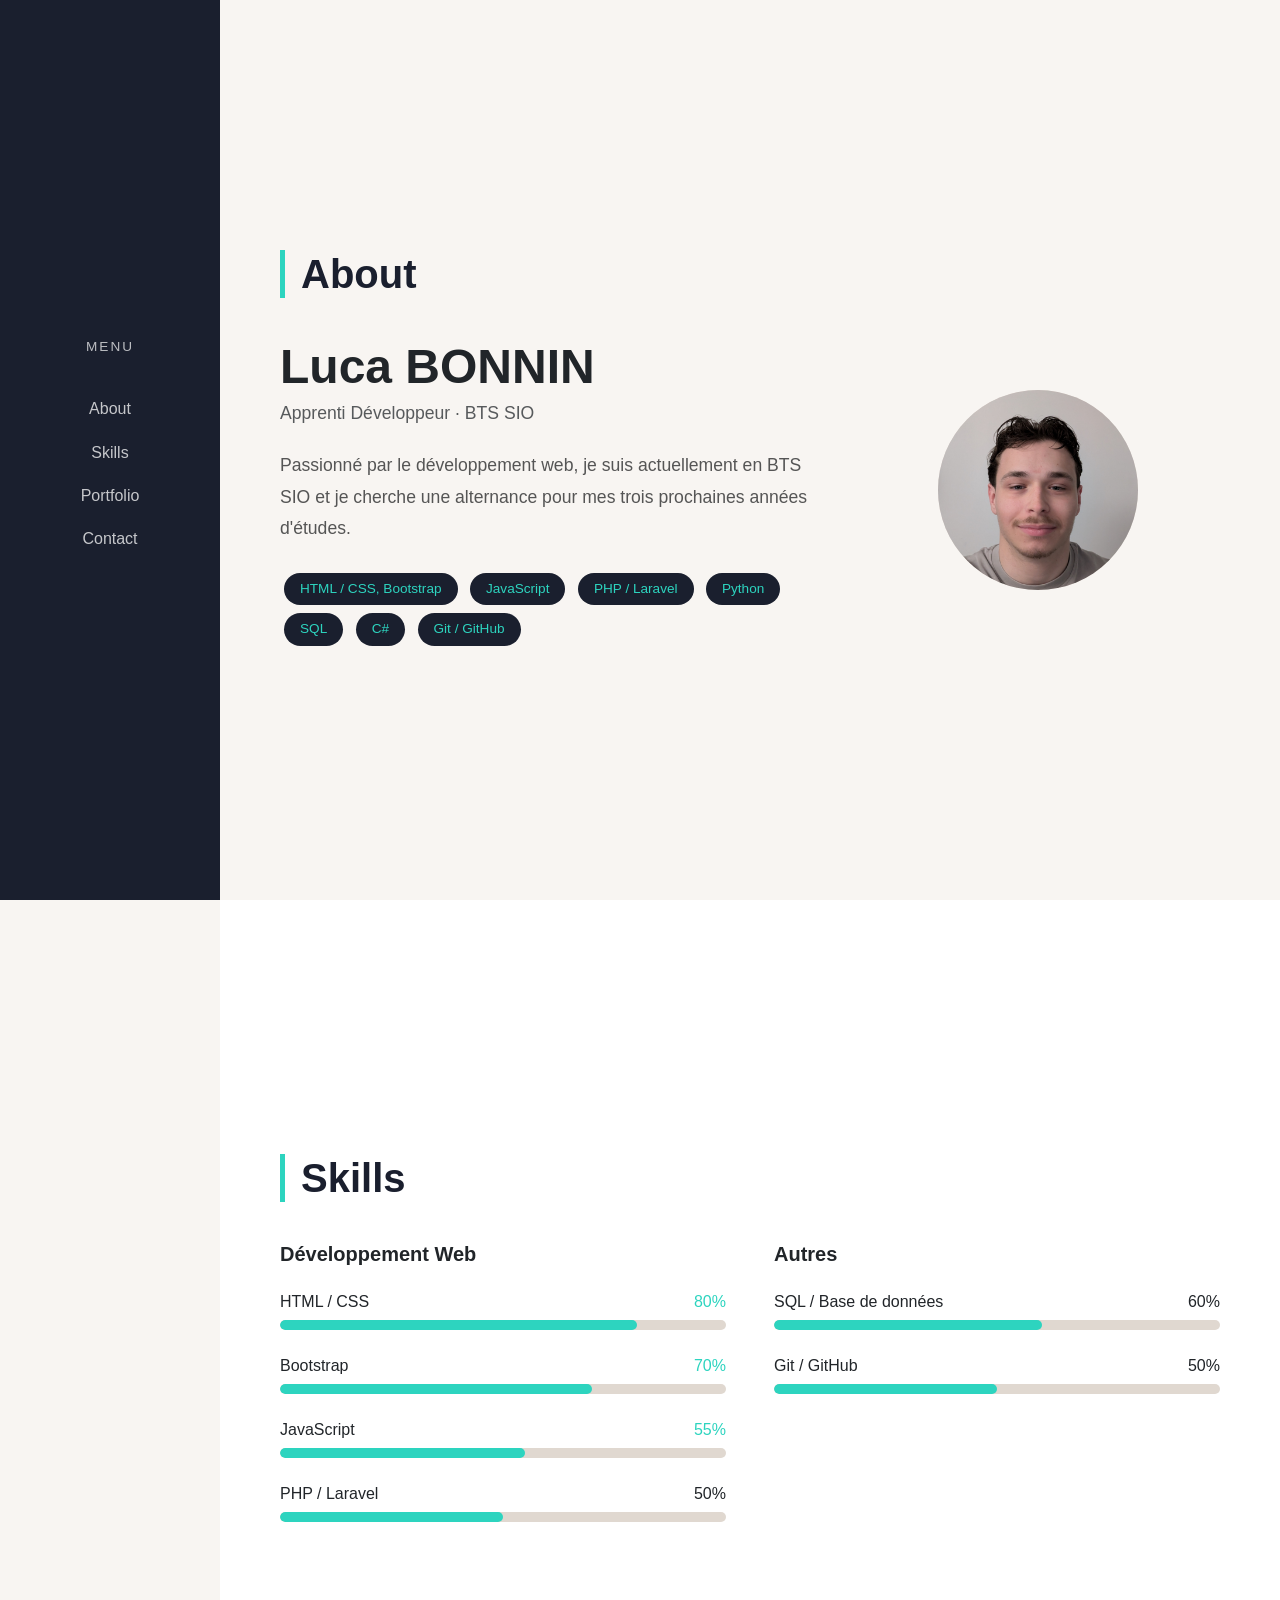
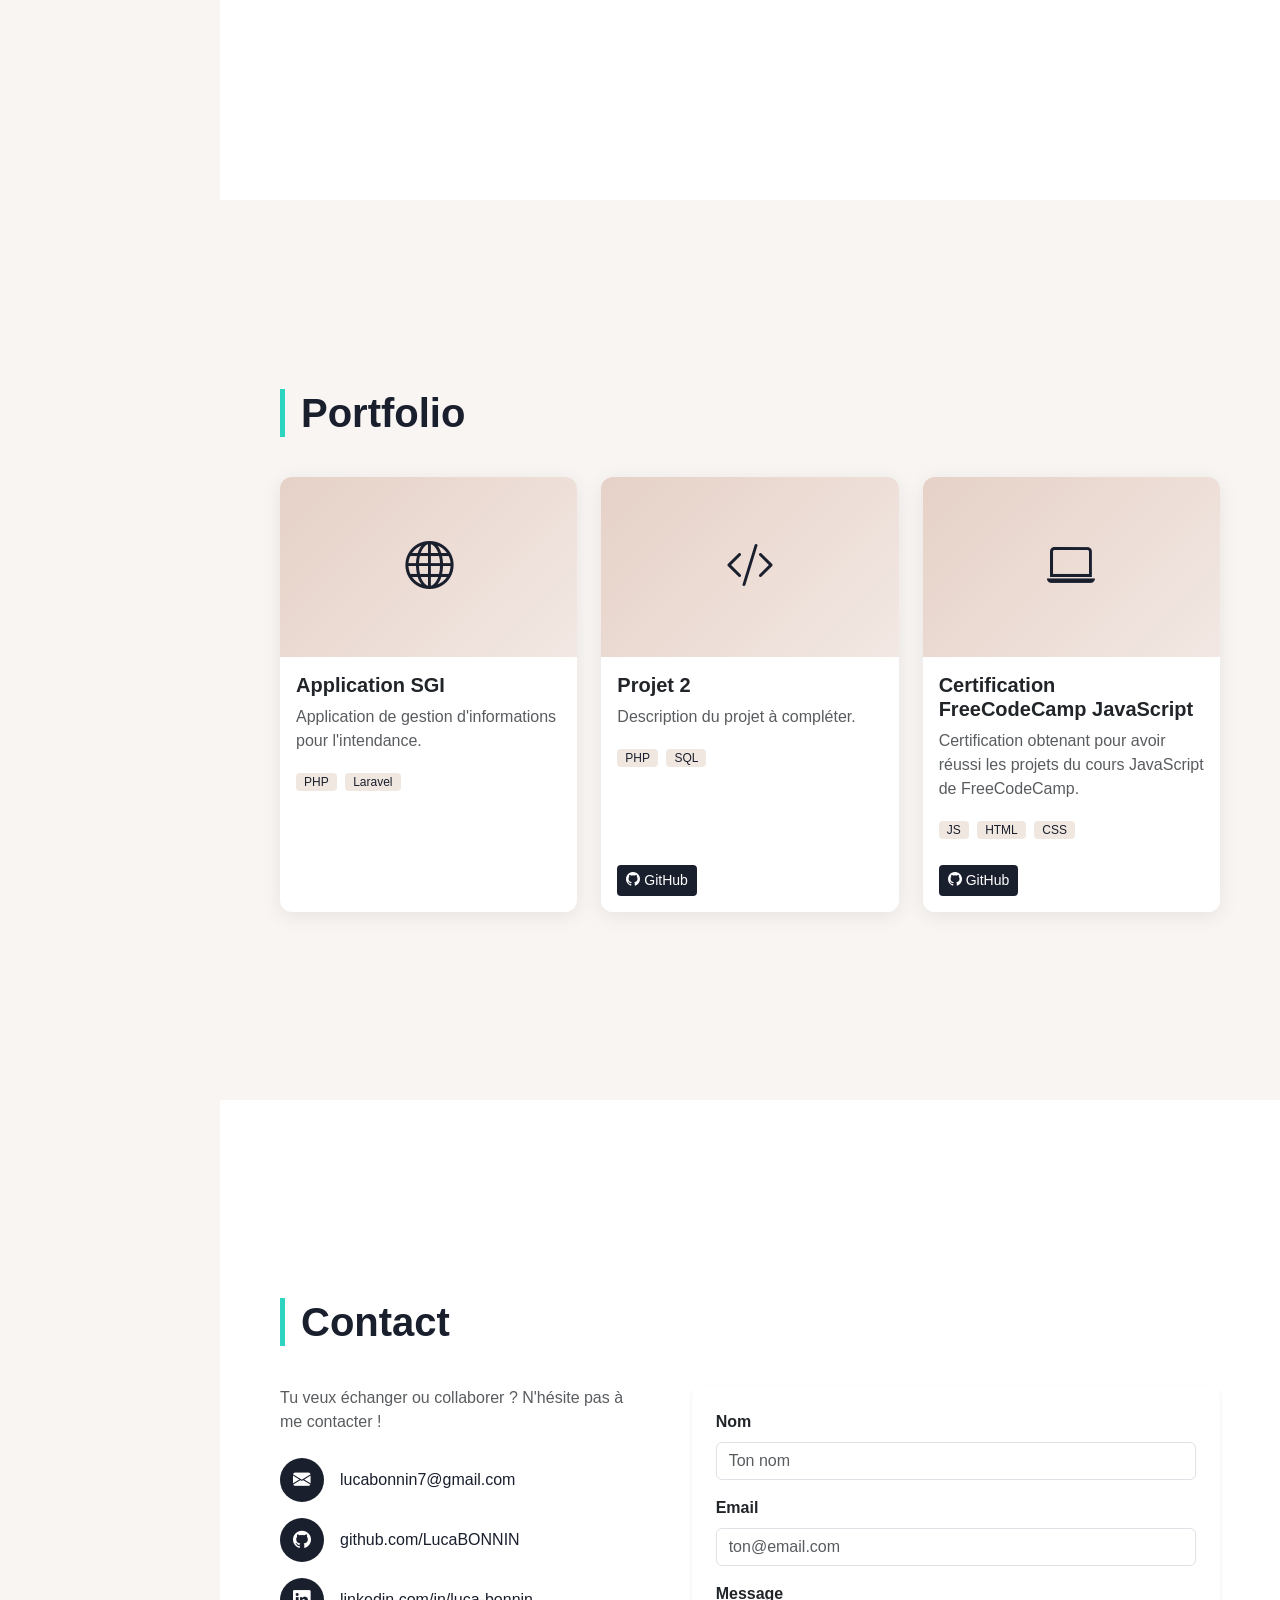
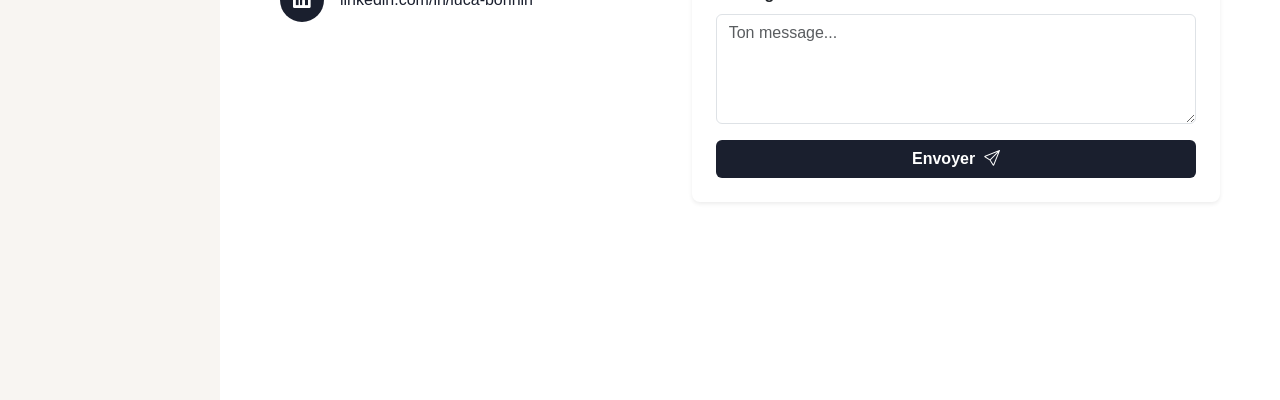
==== index.html @ 96605c36 "Add appSgi.html and index.html for portfolio structure" ====
<!DOCTYPE html>
<html lang="fr">
<head>
    <meta charset="UTF-8">
    <meta name="viewport" content="width=device-width, initial-scale=1.0">
    <title>Luca BONNIN - Portfolio</title>

    <link href="https://cdn.jsdelivr.net/npm/bootstrap@5.3.3/dist/css/bootstrap.min.css" rel="stylesheet">
    <link href="https://cdn.jsdelivr.net/npm/bootstrap-icons@1.11.3/font/bootstrap-icons.min.css" rel="stylesheet">
    <link rel="stylesheet" href="../CSS/style.css" />

    <script src="https://cdn.jsdelivr.net/npm/bootstrap@5.3.3/dist/js/bootstrap.bundle.min.js"></script>
</head>
<body>

    <!-- NAVBAR MOBILE -->
    <nav class="navbar navbar-expand-lg navbar-dark sticky-top" id="mobileNavbar" style="background-color: var(--sidebar-bg);">
        <div class="container-fluid">
            <span class="navbar-brand fw-bold">Luca BONNIN</span>
            <button class="navbar-toggler" type="button" data-bs-toggle="collapse" data-bs-target="#mobileMenu">
                <span class="navbar-toggler-icon"></span>
            </button>
            <div class="collapse navbar-collapse" id="mobileMenu">
                <ul class="navbar-nav ms-auto">
                    <li class="nav-item"><a href="#about"     class="nav-link text-white">About</a></li>
                    <li class="nav-item"><a href="#skills"    class="nav-link text-white">Skills</a></li>
                    <li class="nav-item"><a href="#portfolio" class="nav-link text-white">Portfolio</a></li>
                    <li class="nav-item"><a href="#contact"   class="nav-link text-white">Contact</a></li>
                </ul>
            </div>
        </div>
    </nav>

    <!-- SIDEBAR DESKTOP -->
    <div id="sidebar">
        <h4>Menu</h4>
        <ul class="nav flex-column w-100 px-3">
            <li class="nav-item"><a href="#about"     class="nav-link">About</a></li>
            <li class="nav-item"><a href="#skills"    class="nav-link">Skills</a></li>
            <li class="nav-item"><a href="#portfolio" class="nav-link">Portfolio</a></li>
            <li class="nav-item"><a href="#contact"   class="nav-link">Contact</a></li>
        </ul>
    </div>

    <!-- CONTENU PRINCIPAL -->
    <div id="main-content">

        <!-- ── ABOUT ── -->
        <section id="about">
            <h2 class="section-title">About</h2>
            <div class="row align-items-center g-5">
                <div class="col-md-7">
                    <h1 class="display-5 fw-bold mb-1">Luca BONNIN</h1>
                    <p class="text-muted mb-4" style="font-size:1.1rem;">Apprenti Développeur · BTS SIO</p>
                    <p class="lead">
                        Passionné par le développement web, je suis actuellement en BTS SIO et je cherche une alternance pour mes trois prochaines années d'études.
                    </p>
                    <div class="mt-4">
                        <span class="badge-pill">HTML / CSS, Bootstrap</span>
                        <span class="badge-pill">JavaScript</span>
                        <span class="badge-pill">PHP / Laravel</span>
                        <span class="badge-pill">Python</span>
                        <span class="badge-pill">SQL</span>
                        <span class="badge-pill">C#</span>
                        <span class="badge-pill">Git / GitHub</span>
                    </div>
                </div>
                <div class="col-md-5 text-center">
                    <div class="rounded-circle d-inline-flex align-items-center justify-content-center"
                         style="width:200px;height:200px;background:#e8ddd5;font-size:5rem;color:var(--sidebar-bg);">
                         <img src="Image/PhotoProfil.jpg" style="width:200px; height:200px; border-radius:50%; object-fit:cover; object-position: center top;">
                    </div>
                </div>
            </div>
        </section>

        <!-- ── SKILLS ── -->
        <section id="skills">
            <h2 class="section-title">Skills</h2>
            <div class="row g-5">
                <div class="col-md-6">
                    <h5 class="mb-4 fw-semibold">Développement Web</h5>

                    <div class="skill-item">
                        <div class="skill-label"><span>HTML / CSS</span><span class="skill-span">80%</span></div>
                        <div class="progress"><div class="progress-bar" style="width:80%"></div></div>
                    </div>
                    <div class="skill-item">
                        <div class="skill-label"><span>Bootstrap</span><span class="skill-span">70%</span></div>
                        <div class="progress"><div class="progress-bar" style="width:70%"></div></div>
                    </div>
                    <div class="skill-item">
                        <div class="skill-label"><span>JavaScript</span><span class="skill-span">55%</span></div>
                        <div class="progress"><div class="progress-bar" style="width:55%"></div></div>
                    </div>
                    <div class="skill-item">
                        <div class="skill-label"><span>PHP / Laravel</span><span>50%</span></div>
                        <div class="progress"><div class="progress-bar" style="width:50%"></div></div>
                    </div>
                </div>
                <div class="col-md-6">
                    <h5 class="mb-4 fw-semibold">Autres</h5>

                    <div class="skill-item">
                        <div class="skill-label"><span>SQL / Base de données</span><span>60%</span></div>
                        <div class="progress"><div class="progress-bar" style="width:60%"></div></div>
                    </div>
                    <div class="skill-item">
                        <div class="skill-label"><span>Git / GitHub</span><span>50%</span></div>
                        <div class="progress"><div class="progress-bar" style="width:50%"></div></div>
                    </div>
                </div>
            </div>
        </section>

        <!-- ── PORTFOLIO ── -->
        <section id="portfolio">
            <h2 class="section-title">Portfolio</h2>
            <div class="row g-4">

                <!-- Carte projet 1 -->
                <div class="col-sm-6 col-xl-4">
                    <div class="card card-project h-100" onclick="window.location='appSgi.html'" style="cursor:pointer;">
                        <div class="placeholder-img"><i class="bi bi-globe"></i></div>
                        <div class="card-body">
                            <h5 class="card-title fw-bold">Application SGI</h5>
                            <p class="card-text text-muted">Application de gestion d'informations pour l'intendance.</p>
                            <div class="mt-2">
                                <span class="tag">PHP</span>
                                <span class="tag">Laravel</span>
                            </div>
                        </div>
            
                    </div>
                </div>

                <!-- Carte projet 2 – à compléter -->
                <div class="col-sm-6 col-xl-4">
                    <div class="card card-project h-100">
                        <div class="placeholder-img"><i class="bi bi-code-slash"></i></div>
                        <div class="card-body">
                            <h5 class="card-title fw-bold">Projet 2</h5>
                            <p class="card-text text-muted">Description du projet à compléter.</p>
                            <div class="mt-2">
                                <span class="tag">PHP</span>
                                <span class="tag">SQL</span>
                            </div>
                        </div>
                        <div class="card-footer bg-white border-0 pb-3">
                            <a href="#" class="btn btn-sm" style="background:var(--sidebar-bg);color:white;">
                                <i class="bi bi-github me-1"></i>GitHub
                            </a>
                        </div>
                    </div>
                </div>

                <!-- Carte projet 3 – à compléter -->
                <div class="col-sm-6 col-xl-4">
                    <div class="card card-project h-100">
                        <div class="placeholder-img"><i class="bi bi-laptop"></i></div>
                        <div class="card-body">
                            <h5 class="card-title fw-bold">Certification FreeCodeCamp JavaScript</h5>
                            <p class="card-text text-muted">Certification obtenant pour avoir réussi les projets du cours JavaScript de FreeCodeCamp.</p>
                            <div class="mt-2">
                                <span class="tag">JS</span>
                                <span class="tag">HTML</span>
                                <span class="tag">CSS</span>
                            </div>
                        </div>
                        <div class="card-footer bg-white border-0 pb-3">
                            <a href="#" class="btn btn-sm" style="background:var(--sidebar-bg);color:white;">
                                <i class="bi bi-github me-1"></i>GitHub
                            </a>
                        </div>
                    </div>
                </div>

            </div>
        </section>

        <!-- ── CONTACT ── -->
        <section id="contact">
            <h2 class="section-title">Contact</h2>
            <div class="row g-5 align-items-start">
                <div class="col-md-5">
                    <p class="text-muted mb-4">Tu veux échanger ou collaborer ? N'hésite pas à me contacter !</p>
                    <ul class="list-unstyled contact-info">
                        <li class="d-flex align-items-center gap-3 mb-3">
                            <div class="contact-icon"><i class="bi bi-envelope-fill"></i></div>
                            <a href="mailto:lucabonnin7@gmail.com">lucabonnin7@gmail.com</a>
                        </li>
                        <li class="d-flex align-items-center gap-3 mb-3">
                            <div class="contact-icon"><i class="bi bi-github"></i></div>
                            <a href="https://github.com/LucaBONNIN" target="_blank">github.com/LucaBONNIN</a>
                        </li>
                        <li class="d-flex align-items-center gap-3 mb-3">
                            <div class="contact-icon"><i class="bi bi-linkedin"></i></div>
                            <a href="https://www.linkedin.com/in/luca-bonnin-738406326/?skipRedirect=true" target="_blank">linkedin.com/in/luca-bonnin</a>
                        </li>
                    </ul>
                </div>
                <div class="col-md-7">
                    <div class="p-4 rounded-3 bg-white shadow-sm">
                        <div class="mb-3">
                            <label class="form-label fw-semibold">Nom</label>
                            <input type="text" class="form-control" placeholder="Ton nom">
                        </div>
                        <div class="mb-3">
                            <label class="form-label fw-semibold">Email</label>
                            <input type="email" class="form-control" placeholder="ton@email.com">
                        </div>
                        <div class="mb-3">
                            <label class="form-label fw-semibold">Message</label>
                            <textarea class="form-control" rows="4" placeholder="Ton message..."></textarea>
                        </div>
                        <button class="btn w-100 text-white fw-semibold"
                                style="background:var(--sidebar-bg);">
                            Envoyer <i class="bi bi-send ms-1"></i>
                        </button>
                    </div>
                </div>
            </div>
        </section>

    </div><!-- /main-content -->
</body>
</html>
---- CSS/style.css ----
:root {
    --sidebar-bg: #1a1f2e;
    --accent: #2dd4bf;
    --sidebar-width: 220px;
    background: #f0f4f8;
}

* { box-sizing: border-box; }

html { scroll-behavior: smooth; }

body {
    margin: 0;
    font-family: 'Segoe UI', sans-serif;
    background: #f8f5f2;
}

/* ── SIDEBAR ── */
#sidebar {
    position: fixed;
    top: 0; left: 0;
    width: var(--sidebar-width);
    height: 100vh;
    background-color: var(--sidebar-bg);
    display: flex;
    flex-direction: column;
    align-items: center;
    justify-content: center;
    z-index: 100;
}

#sidebar h4 {
    color: white;
    letter-spacing: 2px;
    text-transform: uppercase;
    font-size: .85rem;
    opacity: .7;
    margin-bottom: 2rem;
}

#sidebar .nav-link {
    color: rgba(255,255,255,.75);
    font-size: 1rem;
    padding: .6rem 1.5rem;
    border-radius: 6px;
    transition: all .2s;
    width: 100%;
    text-align: center;
}

#sidebar .nav-link:hover,
#sidebar .nav-link.active {
    color: #fff;
    background: rgba(255,255,255,.15);
}

/* ── NAVBAR MOBILE ── */
#mobileNavbar { display: none; }

/* ── CONTENU PRINCIPAL ── */
#main-content {
    margin-left: var(--sidebar-width);
}

/* ── SECTIONS ── */
section {
    min-height: 100vh;
    padding: 80px 60px;
    display: flex;
    flex-direction: column;
    justify-content: center;
}

section:nth-child(even) {
    background: #fff;
}

.section-title {
    font-size: 2.5rem;
    font-weight: 700;
    color: #1a1f2e;
    border-left: 5px solid #2dd4bf;
    padding-left: 16px;
    margin-bottom: 40px;
}

/* ── ABOUT ── */
#about .lead {
    max-width: 600px;
    font-size: 1.1rem;
    color: #555;
    line-height: 1.8;
}

#about .badge-pill {
    background: #1a1f2e;
    color: #2dd4bf;
    border-radius: 50px;
    padding: 6px 16px;
    font-size: .85rem;
    margin: 4px;
    display: inline-block;
}

/* ── SKILLS ── */
.skill-item {
    margin-bottom: 1.5rem;
}

.skill-item .skill-label {
    display: flex;
    justify-content: space-between;
    margin-bottom: 6px;
    font-weight: 500;
}

.skill-item .skill-label .skill-span {
    color :#2dd4bf; 
}

.progress {
    height: 10px;
    border-radius: 50px;
    background: #e0d8d0;
}

.progress-bar {
    background: #2dd4bf;
    border-radius: 50px;
}

/* ── PORTFOLIO ── */
.card-project {
    border: none;
    border-radius: 12px;
    overflow: hidden;
    box-shadow: 0 4px 20px rgba(0,0,0,.08);
    transition: transform .2s, box-shadow .2s;
}

.card-project:hover {
    transform: translateY(-6px);
    box-shadow: 0 10px 30px rgba(0,0,0,.14);
}

.card-project .card-img-top {
    height: 180px;
    object-fit: cover;
    background: #ddd;
}

.card-project .placeholder-img {
    height: 180px;
    background: linear-gradient(135deg, #a0522d44, #a0522d22);
    display: flex;
    align-items: center;
    justify-content: center;
    font-size: 3rem;
    color: var(--sidebar-bg);
}

.tag {
    font-size: .75rem;
    background: #f0e8e0;
    color: var(--sidebar-bg);
    border-radius: 4px;
    padding: 2px 8px;
    margin-right: 4px;
}

/* ── CONTACT ── */
.contact-info a {
    color: var(--sidebar-bg);
    text-decoration: none;
}

.contact-info a:hover {
    text-decoration: underline;
}

.contact-icon {
    width: 44px;
    height: 44px;
    background: var(--sidebar-bg);
    color: white;
    border-radius: 50%;
    display: flex;
    align-items: center;
    justify-content: center;
    font-size: 1.1rem;
    flex-shrink: 0;
}


/* ── RESPONSIVE MOBILE ── */
@media (max-width: 991px) {
    #sidebar { display: none !important; }
    #mobileNavbar { display: block !important; }
    #main-content { margin-left: 0; }
    section { padding: 60px 24px; }
    .section-title { font-size: 1.8rem; }
}
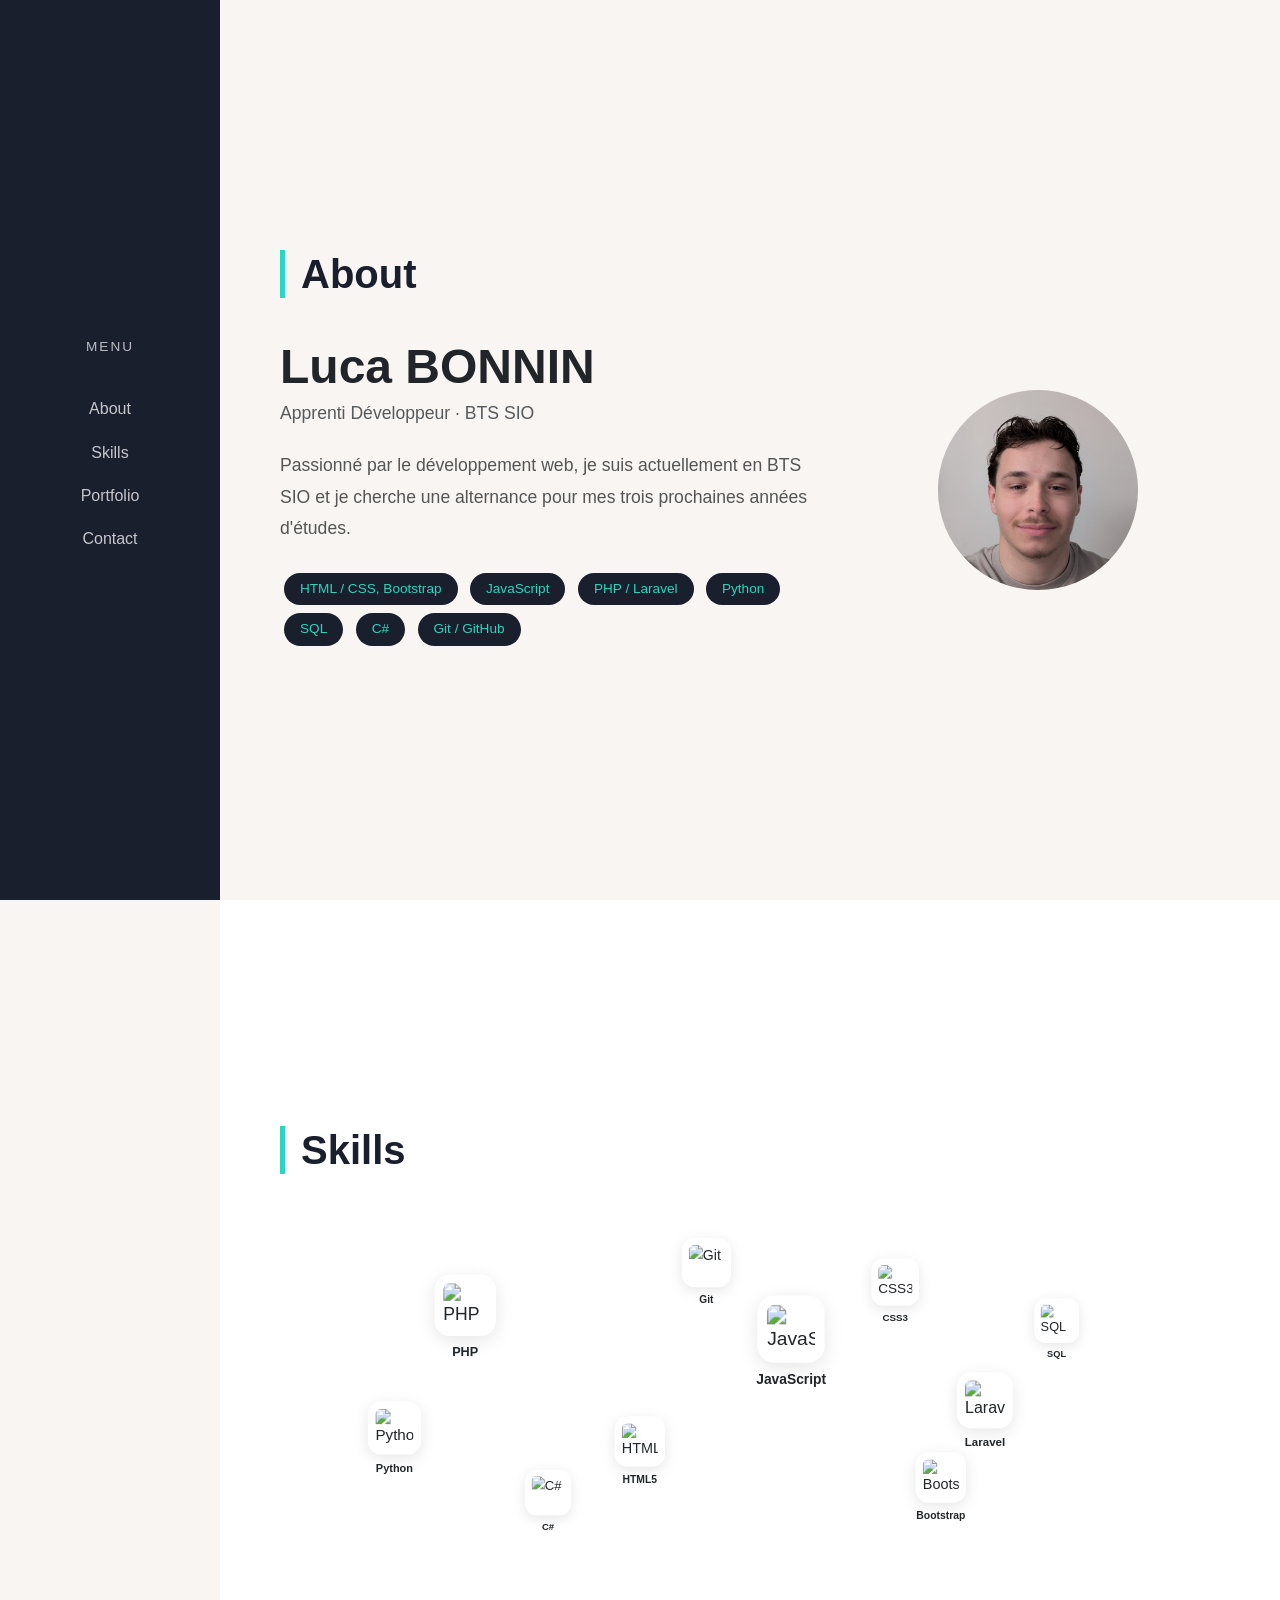
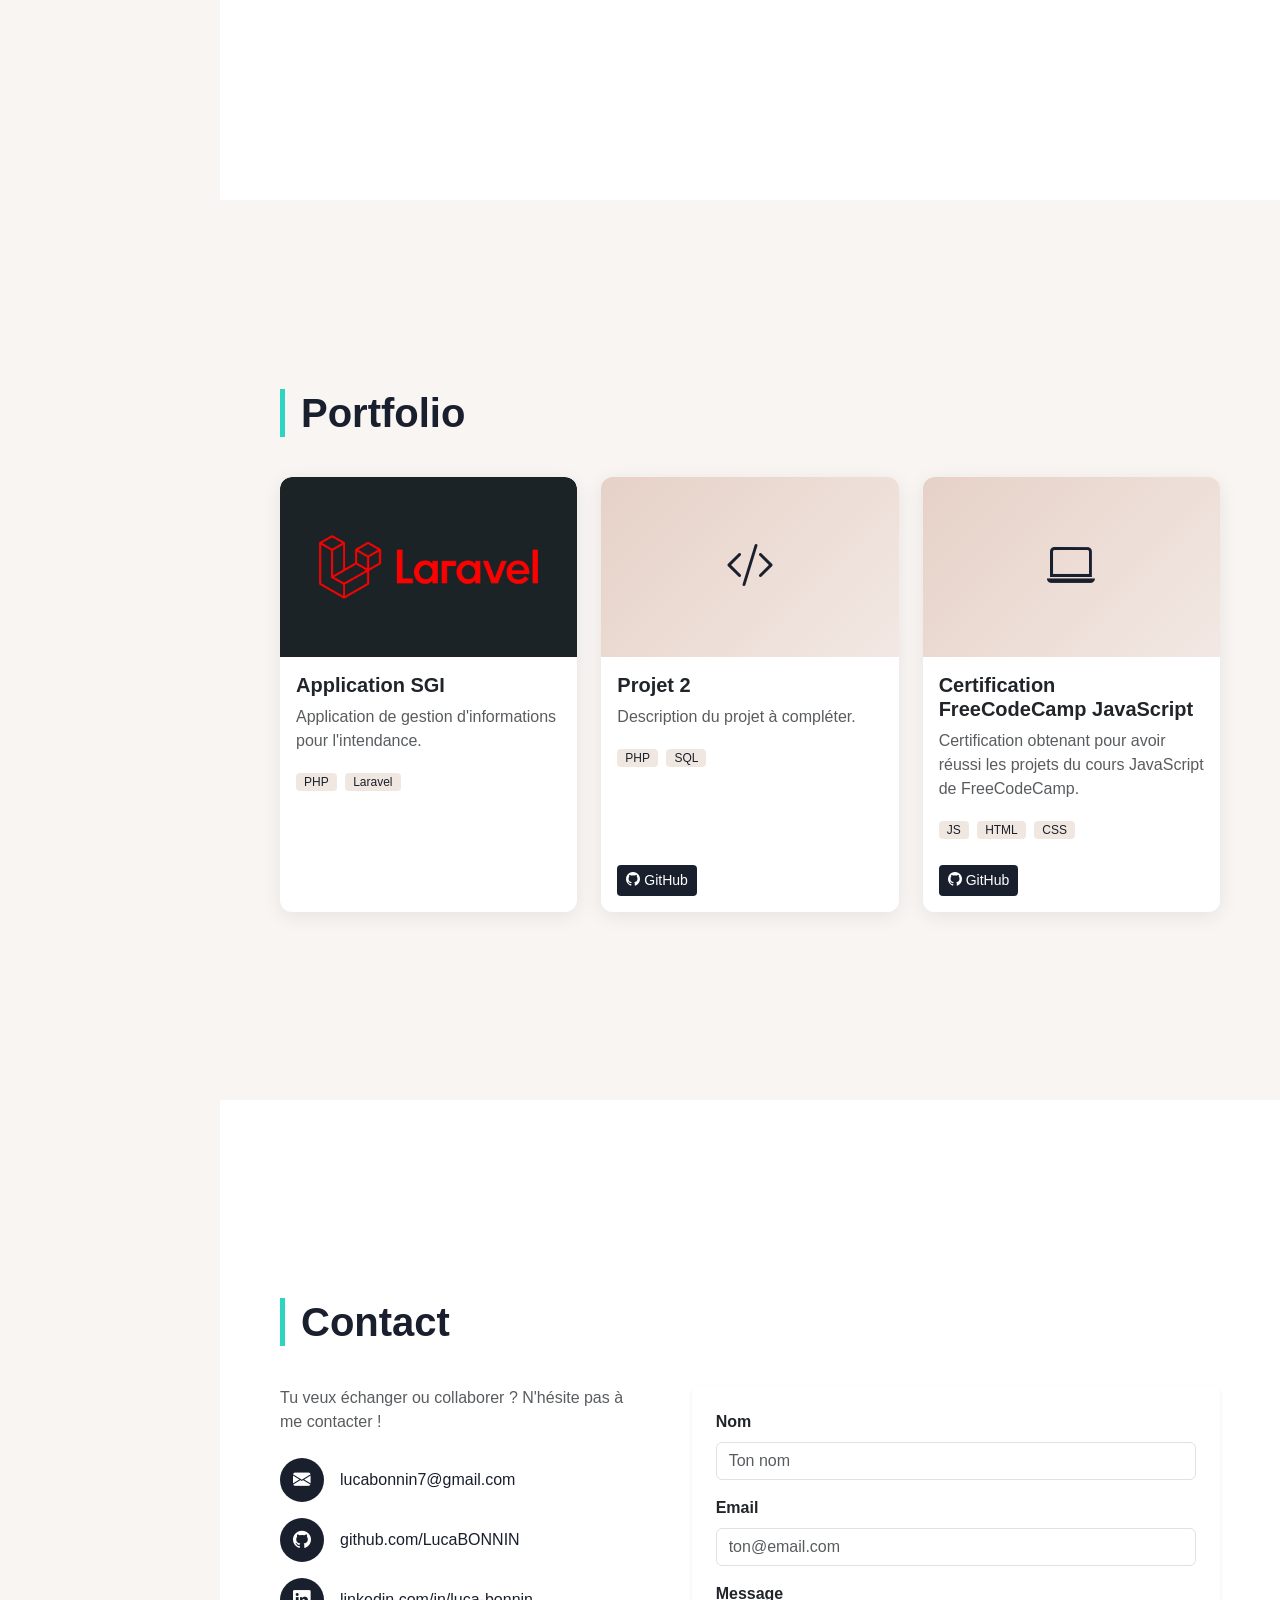
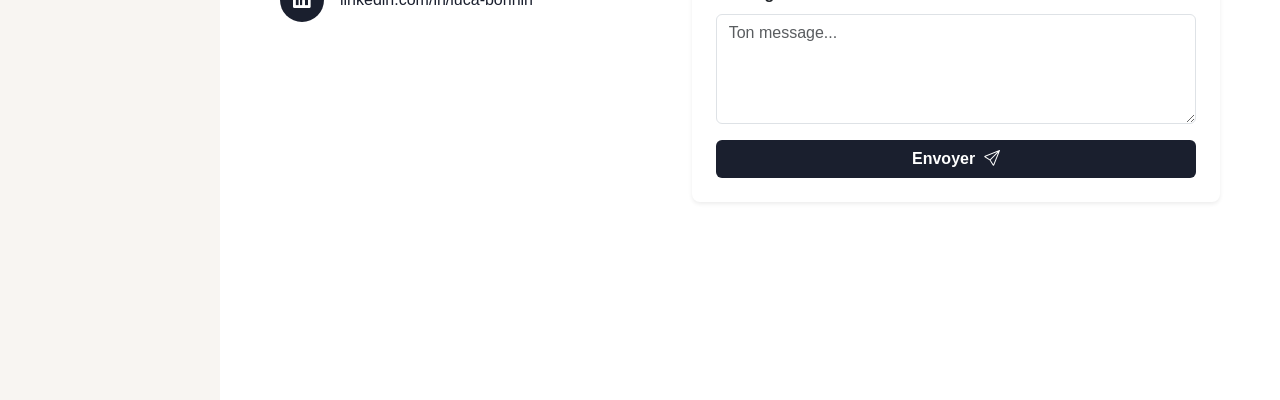
==== commit 4bcd2c48: "Refactor code structure for improved readability and maintainability" ====
--- a/index.html
+++ b/index.html
@@ -10,6 +10,59 @@
     <link rel="stylesheet" href="../CSS/style.css" />
 
     <script src="https://cdn.jsdelivr.net/npm/bootstrap@5.3.3/dist/js/bootstrap.bundle.min.js"></script>
+    <script>
+    const skillData = {
+        js:        { title: "Certification FreeCodeCamp", desc: "Projets JavaScript validés sur FreeCodeCamp.",         tags: ["JS","HTML","CSS"],       link: "#portfolio",                                    logo: "https://cdn.jsdelivr.net/gh/devicons/devicon@latest/icons/javascript/javascript-original.svg" },
+        php:       { title: "Application SGI",            desc: "Système de gestion d'intendance en Laravel.",          tags: ["PHP","Laravel"],         link: "https://github.com/LucaBONNIN/application-sgi", logo: "https://cdn.jsdelivr.net/gh/devicons/devicon@latest/icons/php/php-original.svg" },
+        laravel:   { title: "Application SGI",            desc: "Back-office complet avec Filament v5.",                tags: ["Laravel","Filament"],    link: "https://github.com/LucaBONNIN/application-sgi", logo: "https://cdn.jsdelivr.net/gh/devicons/devicon@latest/icons/laravel/laravel-original.svg" },
+        html:      { title: "Portfolio",                  desc: "Ce portfolio développé en HTML/CSS.",                  tags: ["HTML","CSS"],            link: "#",                                             logo: "https://cdn.jsdelivr.net/gh/devicons/devicon@latest/icons/html5/html5-original.svg" },
+        css:       { title: "Portfolio",                  desc: "Mise en page et animations CSS.",                      tags: ["CSS","Bootstrap"],       link: "#",                                             logo: "https://cdn.jsdelivr.net/gh/devicons/devicon@latest/icons/css3/css3-original.svg" },
+        bootstrap: { title: "Portfolio",                  desc: "Interface responsive Bootstrap 5.",                    tags: ["Bootstrap","HTML"],      link: "#",                                             logo: "https://cdn.jsdelivr.net/gh/devicons/devicon@latest/icons/bootstrap/bootstrap-original.svg" },
+        python:    { title: "Projet Python",              desc: "À compléter avec ton projet Python.",                  tags: ["Python"],                link: "#",                                             logo: "https://cdn.jsdelivr.net/gh/devicons/devicon@latest/icons/python/python-original.svg" },
+        sql:       { title: "Application SGI",            desc: "Base PostgreSQL avec relations Eloquent.",             tags: ["SQL","PostgreSQL"],      link: "appSgi.html",                                   logo: "https://cdn.jsdelivr.net/gh/devicons/devicon@latest/icons/mysql/mysql-original.svg" },
+        git:       { title: "GitHub",                     desc: "Versionning Git sur tous mes projets.",                tags: ["Git","GitHub"],          link: "https://github.com/LucaBONNIN",                 logo: "https://cdn.jsdelivr.net/gh/devicons/devicon@latest/icons/git/git-original.svg" },
+        csharp:    { title: "Projet C#",                  desc: "À compléter avec ton projet C#.",                     tags: ["C#"],                    link: "#",                                             logo: "https://cdn.jsdelivr.net/gh/devicons/devicon@latest/icons/csharp/csharp-original.svg" },
+    };
+
+    let currentProjectLink = "#";
+
+    function goToProject() {
+        if (currentProjectLink === "#" || currentProjectLink === "") return;
+        if (currentProjectLink.startsWith("http")) {
+            window.open(currentProjectLink, "_blank");
+        } else {
+            window.location.href = currentProjectLink;
+        }
+    }
+
+    function openPanel(skill) {
+        const d = skillData[skill];
+        if (!d) return;
+
+        currentProjectLink = d.link;
+
+        document.getElementById("panelLogo").src             = d.logo;
+        document.getElementById("panelTitle").textContent    = d.title;
+        document.getElementById("panelDesc").textContent     = d.desc;
+        document.getElementById("panelTags").innerHTML       = d.tags.map(t => `<span class="tag">${t}</span>`).join(" ");
+
+        document.getElementById("skillPanel").classList.add("open");
+        document.querySelectorAll(".tech-bubble").forEach(b => b.classList.remove("active"));
+        document.querySelector(`[data-skill="${skill}"]`).classList.add("active");
+    }
+
+    function closePanel() {
+        document.getElementById("skillPanel").classList.remove("open");
+        document.querySelectorAll(".tech-bubble").forEach(b => b.classList.remove("active"));
+    }
+
+    // ← La clé : attendre que le DOM soit prêt
+    document.addEventListener("DOMContentLoaded", function () {
+        document.querySelectorAll(".tech-bubble").forEach(bubble => {
+            bubble.addEventListener("click", () => openPanel(bubble.dataset.skill));
+        });
+    });
+</script>
 </head>
 <body>
 
@@ -75,7 +128,84 @@
         </section>
 
         <!-- ── SKILLS ── -->
-        <section id="skills">
+         <!-- ── SKILLS ── -->
+<section id="skills">
+    <h2 class="section-title">Skills</h2>
+
+    <div class="tech-cloud-wrapper">
+        <!-- Logos flottants -->
+        <div class="tech-cloud" id="techCloud">
+
+            <div class="tech-bubble" data-skill="js" style="--x:55%;--y:38%;--s:1.2;--d:0s">
+                <img src="https://cdn.jsdelivr.net/gh/devicons/devicon@latest/icons/javascript/javascript-original.svg" alt="JavaScript">
+                <span>JavaScript</span>
+            </div>
+
+            <div class="tech-bubble" data-skill="php" style="--x:20%;--y:30%;--s:1.1;--d:0.4s">
+                <img src="https://cdn.jsdelivr.net/gh/devicons/devicon@latest/icons/php/php-original.svg" alt="PHP">
+                <span>PHP</span>
+            </div>
+
+            <div class="tech-bubble" data-skill="laravel" style="--x:75%;--y:55%;--s:1.0;--d:0.8s">
+                <img src="https://cdn.jsdelivr.net/gh/devicons/devicon@latest/icons/laravel/laravel-original.svg" alt="Laravel">
+                <span>Laravel</span>
+            </div>
+
+            <div class="tech-bubble" data-skill="html" style="--x:38%;--y:65%;--s:0.9;--d:1.2s">
+                <img src="https://cdn.jsdelivr.net/gh/devicons/devicon@latest/icons/html5/html5-original.svg" alt="HTML5">
+                <span>HTML5</span>
+            </div>
+
+            <div class="tech-bubble" data-skill="css" style="--x:65%;--y:20%;--s:0.85;--d:0.6s">
+                <img src="https://cdn.jsdelivr.net/gh/devicons/devicon@latest/icons/css3/css3-original.svg" alt="CSS3">
+                <span>CSS3</span>
+            </div>
+
+            <div class="tech-bubble" data-skill="python" style="--x:12%;--y:62%;--s:0.95;--d:1.5s">
+                <img src="https://cdn.jsdelivr.net/gh/devicons/devicon@latest/icons/python/python-original.svg" alt="Python">
+                <span>Python</span>
+            </div>
+
+            <div class="tech-bubble" data-skill="sql" style="--x:82%;--y:30%;--s:0.8;--d:1.0s">
+                <img src="https://cdn.jsdelivr.net/gh/devicons/devicon@latest/icons/mysql/mysql-original.svg" alt="SQL">
+                <span>SQL</span>
+            </div>
+
+            <div class="tech-bubble" data-skill="git" style="--x:45%;--y:15%;--s:0.88;--d:1.8s">
+                <img src="https://cdn.jsdelivr.net/gh/devicons/devicon@latest/icons/git/git-original.svg" alt="Git">
+                <span>Git</span>
+            </div>
+
+            <div class="tech-bubble" data-skill="csharp" style="--x:28%;--y:78%;--s:0.82;--d:2.0s">
+                <img src="https://cdn.jsdelivr.net/gh/devicons/devicon@latest/icons/csharp/csharp-original.svg" alt="C#">
+                <span>C#</span>
+            </div>
+
+            <div class="tech-bubble" data-skill="bootstrap" style="--x:70%;--y:75%;--s:0.9;--d:0.2s">
+                <img src="https://cdn.jsdelivr.net/gh/devicons/devicon@latest/icons/bootstrap/bootstrap-original.svg" alt="Bootstrap">
+                <span>Bootstrap</span>
+            </div>
+
+        </div>
+
+        <!-- Panneau projet affiché au clic -->
+        <div class="skill-project-panel" id="skillPanel">
+            <button class="skill-panel-close" onclick="closePanel()">✕</button>
+            <div class="skill-panel-logo">
+                <img id="panelLogo" src="" alt="">
+            </div>
+            <h4 id="panelTitle"></h4>
+            <p id="panelDesc" class="text-muted"></p>
+            <div id="panelTags" class="mb-3"></div>
+            <button id="panelLink" class="btn btn-sm text-white fw-semibold"
+                    style="background:var(--sidebar-bg); border:none;"
+                    onclick="goToProject()">
+                Voir le projet →
+            </button>
+        </div>
+    </div>
+</section>
+        <!-- <section id="skills">
             <h2 class="section-title">Skills</h2>
             <div class="row g-5">
                 <div class="col-md-6">
@@ -111,7 +241,7 @@
                     </div>
                 </div>
             </div>
-        </section>
+        </section> -->
 
         <!-- ── PORTFOLIO ── -->
         <section id="portfolio">
@@ -121,7 +251,7 @@
                 <!-- Carte projet 1 -->
                 <div class="col-sm-6 col-xl-4">
                     <div class="card card-project h-100" onclick="window.location='appSgi.html'" style="cursor:pointer;">
-                        <div class="placeholder-img"><i class="bi bi-globe"></i></div>
+                        <img src="Image/laravel-splashscreen.jpg" alt="Application SGI" style="width:100%; height:180px; object-fit:cover; border-radius:12px 12px 0 0;">
                         <div class="card-body">
                             <h5 class="card-title fw-bold">Application SGI</h5>
                             <p class="card-text text-muted">Application de gestion d'informations pour l'intendance.</p>
@@ -130,7 +260,6 @@
                                 <span class="tag">Laravel</span>
                             </div>
                         </div>
-            
                     </div>
                 </div>
 
--- a/CSS/style.css
+++ b/CSS/style.css
@@ -199,4 +199,108 @@
     #main-content { margin-left: 0; }
     section { padding: 60px 24px; }
     .section-title { font-size: 1.8rem; }
+}
+
+/* ── Tech Cloud ───────────────────────────── */
+.tech-cloud-wrapper {
+    position: relative;
+    display: flex;
+    gap: 2rem;
+    align-items: flex-start;
+    flex-wrap: wrap;
+}
+
+.tech-cloud {
+    position: relative;
+    width: 100%;
+    height: 360px;
+    flex: 1 1 400px;
+}
+
+.tech-bubble {
+    position: absolute;
+    left: var(--x);
+    top:  var(--y);
+    transform: scale(var(--s)) translate(-50%, -50%);
+    display: flex;
+    flex-direction: column;
+    align-items: center;
+    gap: 6px;
+    cursor: pointer;
+    animation: floatBubble 4s ease-in-out infinite;
+    animation-delay: var(--d);
+    transition: transform 0.2s, filter 0.2s;
+}
+
+.tech-bubble img {
+    width: 56px;
+    height: 56px;
+    border-radius: 14px;
+    padding: 8px;
+    background: #fff;
+    box-shadow: 0 4px 16px rgba(0,0,0,0.10);
+    transition: box-shadow 0.2s, transform 0.2s;
+}
+
+.tech-bubble span {
+    font-size: 0.72rem;
+    font-weight: 600;
+    color: var(--text-secondary);
+    white-space: nowrap;
+}
+
+.tech-bubble:hover img {
+    box-shadow: 0 8px 28px rgba(45, 212, 191, 0.35);
+    transform: scale(1.12);
+}
+
+.tech-bubble.active img {
+    box-shadow: 0 0 0 3px var(--accent), 0 8px 28px rgba(45,212,191,0.3);
+}
+
+@keyframes floatBubble {
+    0%, 100% { transform: scale(var(--s)) translate(-50%, -50%) translateY(0); }
+    50%       { transform: scale(var(--s)) translate(-50%, -50%) translateY(-8px); }
+}
+
+/* ── Panneau projet ───────────────────────── */
+.skill-project-panel {
+    flex: 0 0 240px;
+    background: #fff;
+    border-radius: 16px;
+    padding: 24px;
+    box-shadow: 0 8px 32px rgba(0,0,0,0.10);
+    display: none;
+    position: relative;
+    animation: fadeInPanel 0.25s ease;
+}
+
+.skill-project-panel.open { display: block; }
+
+.skill-panel-close {
+    position: absolute;
+    top: 12px; right: 14px;
+    background: none; border: none;
+    font-size: 1rem; color: #94a3b8;
+    cursor: pointer;
+}
+
+.skill-panel-logo img {
+    width: 52px; height: 52px;
+    border-radius: 12px;
+    padding: 6px;
+    background: #f1f5f9;
+    margin-bottom: 12px;
+}
+
+.skill-project-panel h4 { font-size: 1rem; font-weight: 700; margin-bottom: 6px; }
+
+@keyframes fadeInPanel {
+    from { opacity: 0; transform: translateX(12px); }
+    to   { opacity: 1; transform: translateX(0); }
+}
+
+@media (max-width: 768px) {
+    .tech-cloud { height: 420px; }
+    .skill-project-panel { flex: 1 1 100%; }
 }
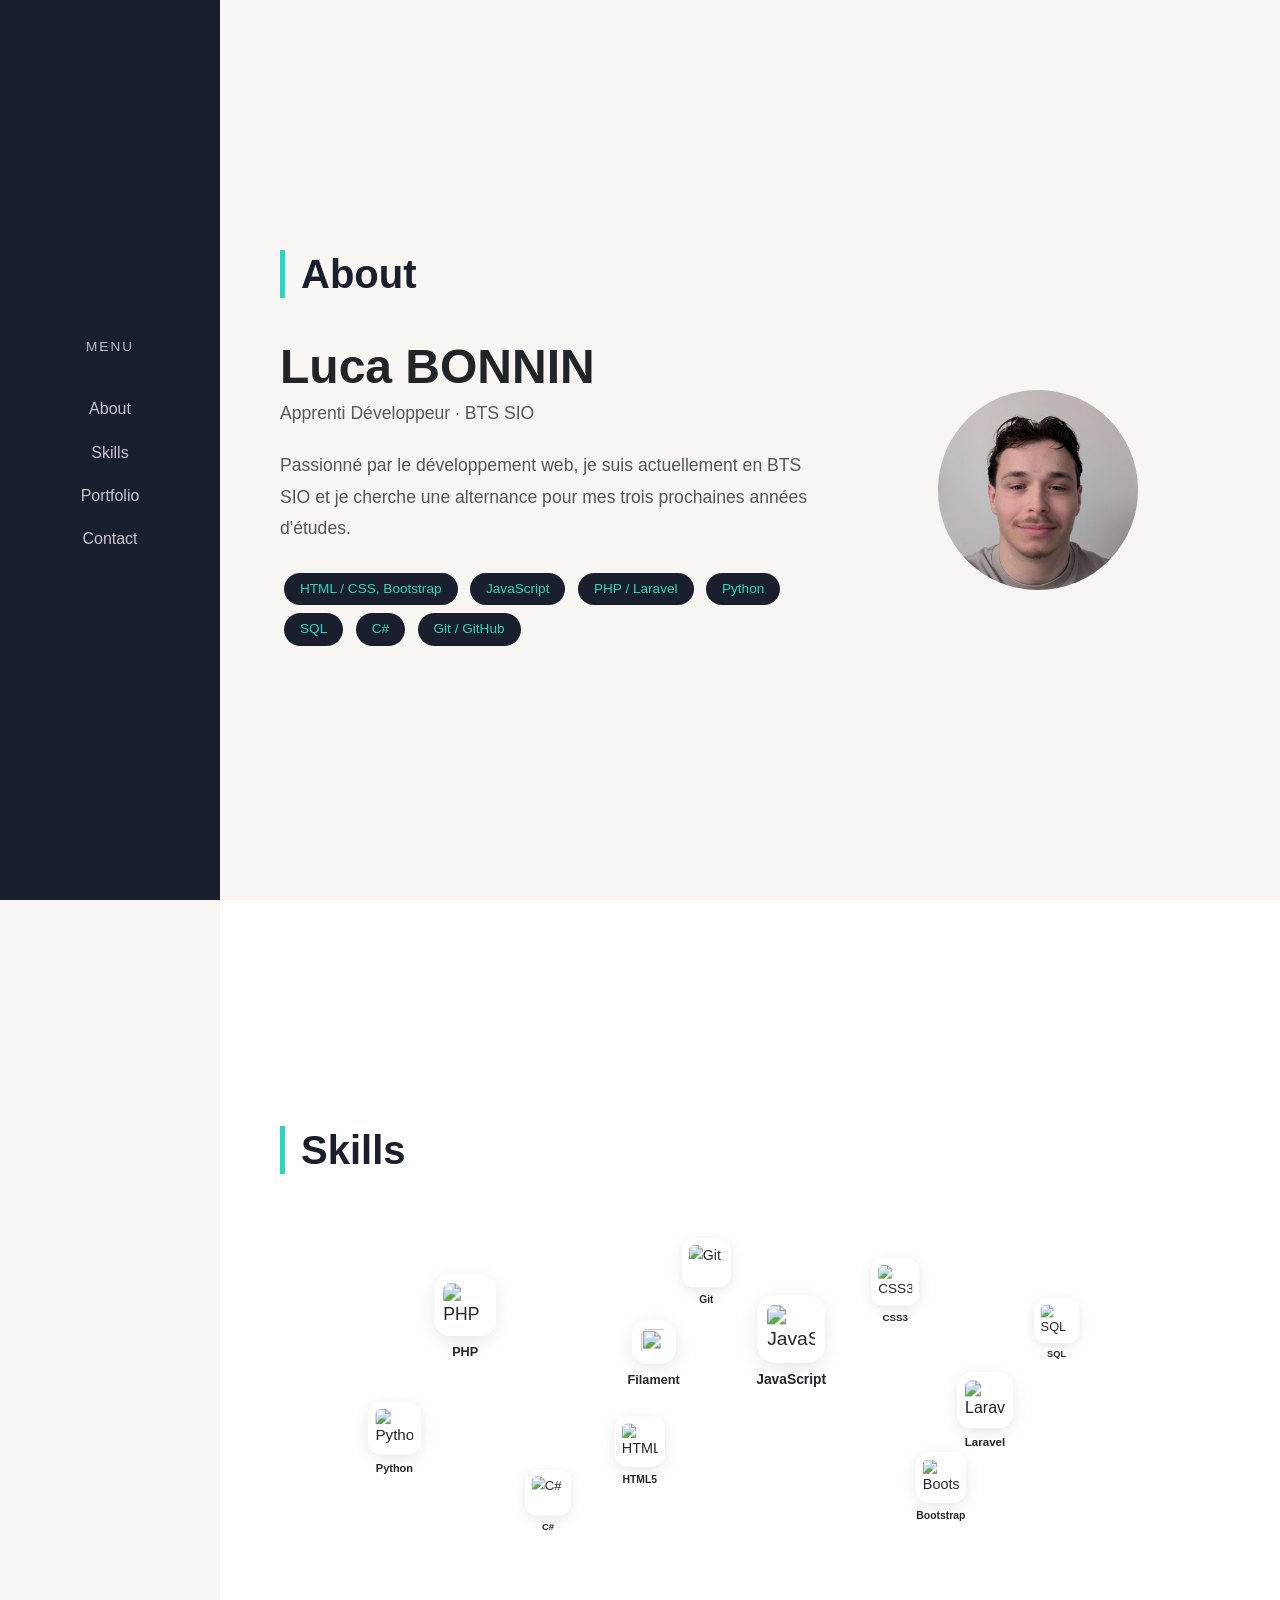
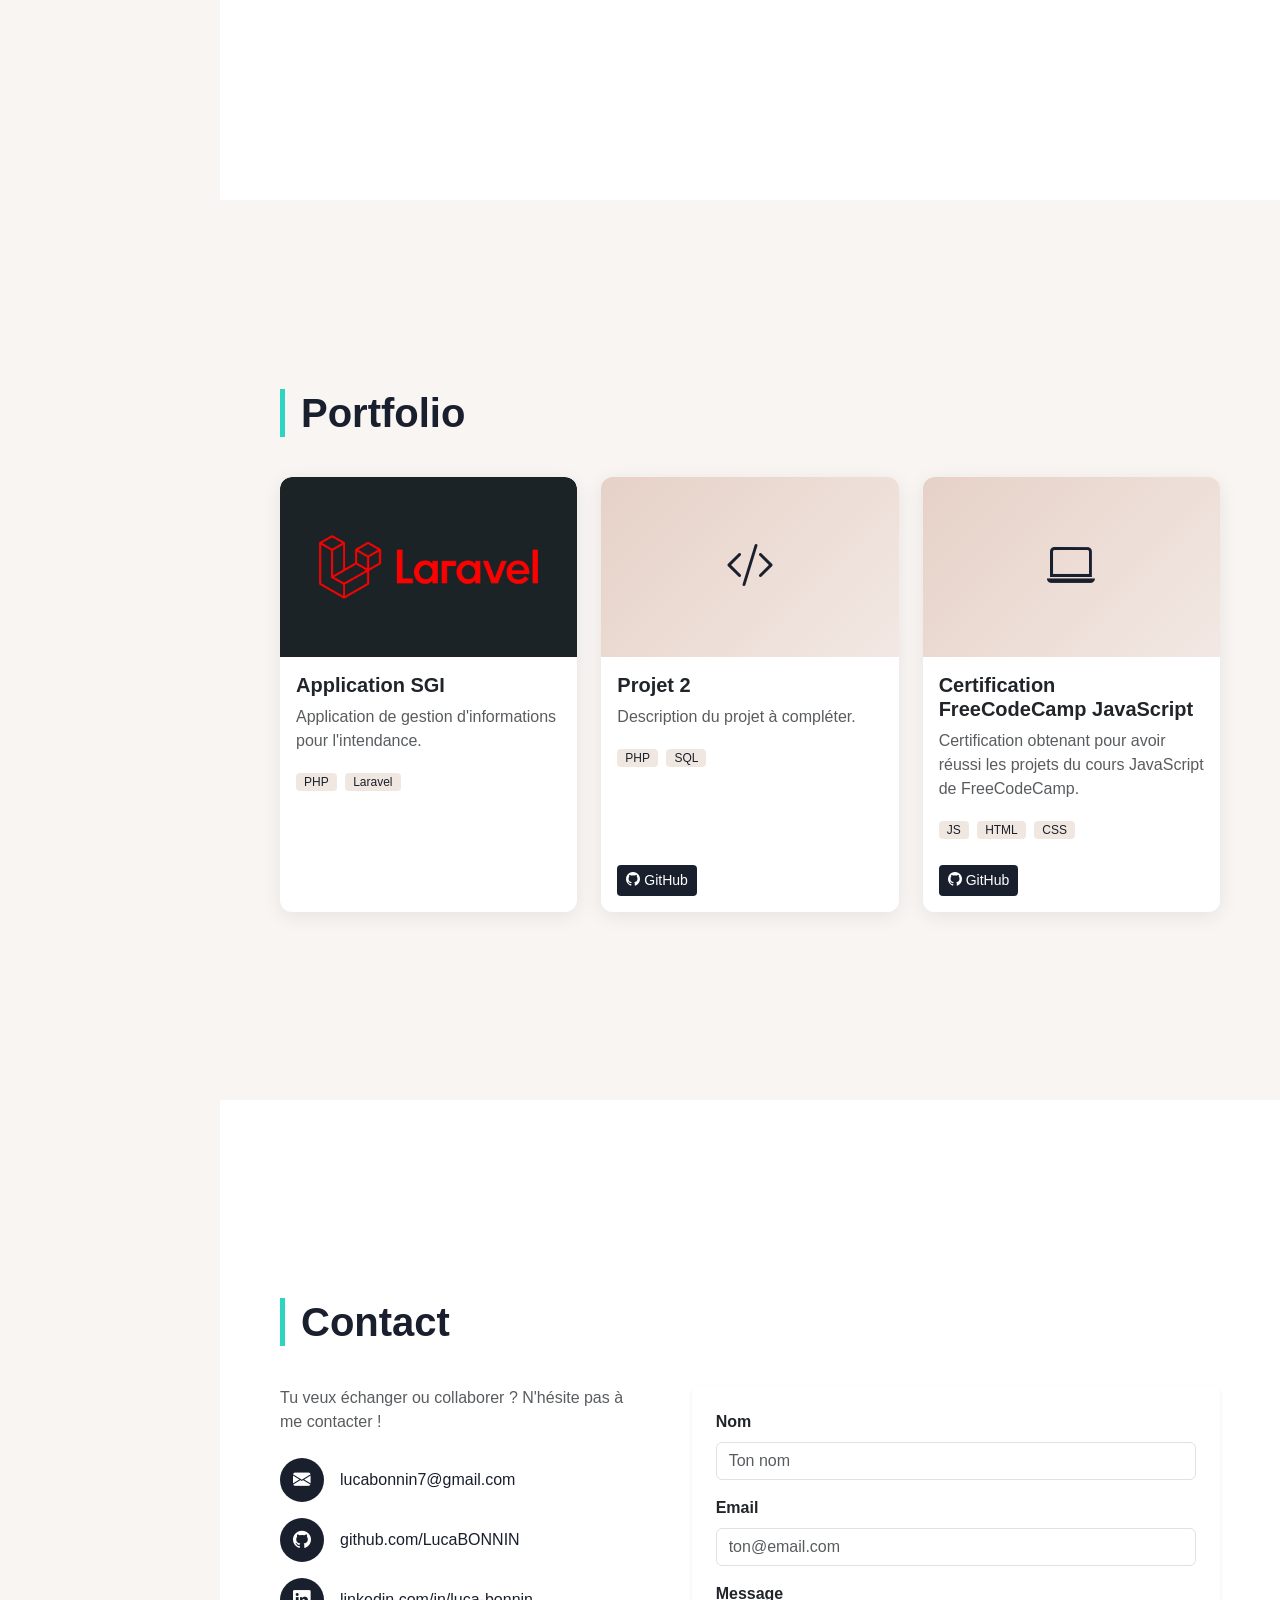
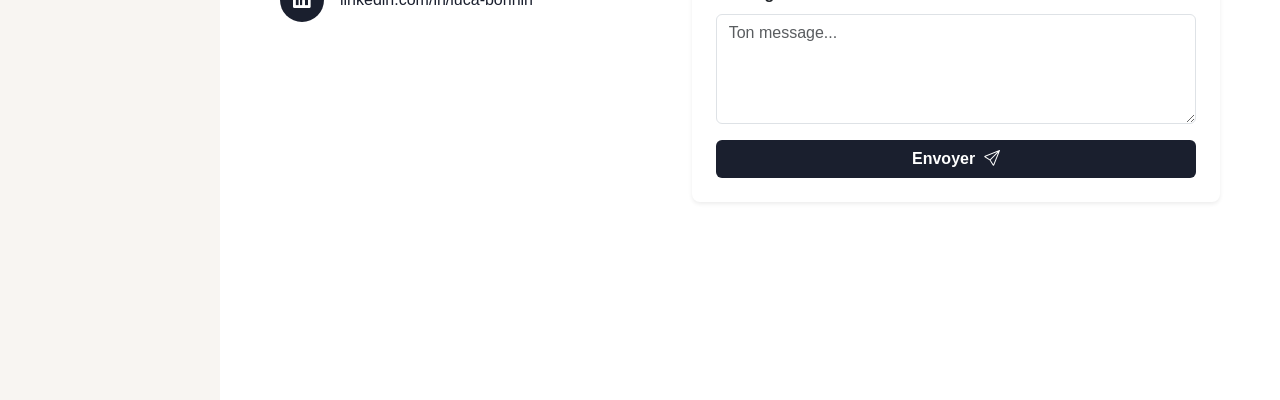
==== commit 43bef052: "Refactor skills section and move skill data to script.js for better organization" ====
--- a/index.html
+++ b/index.html
@@ -10,59 +10,7 @@
     <link rel="stylesheet" href="../CSS/style.css" />
 
     <script src="https://cdn.jsdelivr.net/npm/bootstrap@5.3.3/dist/js/bootstrap.bundle.min.js"></script>
-    <script>
-    const skillData = {
-        js:        { title: "Certification FreeCodeCamp", desc: "Projets JavaScript validés sur FreeCodeCamp.",         tags: ["JS","HTML","CSS"],       link: "#portfolio",                                    logo: "https://cdn.jsdelivr.net/gh/devicons/devicon@latest/icons/javascript/javascript-original.svg" },
-        php:       { title: "Application SGI",            desc: "Système de gestion d'intendance en Laravel.",          tags: ["PHP","Laravel"],         link: "https://github.com/LucaBONNIN/application-sgi", logo: "https://cdn.jsdelivr.net/gh/devicons/devicon@latest/icons/php/php-original.svg" },
-        laravel:   { title: "Application SGI",            desc: "Back-office complet avec Filament v5.",                tags: ["Laravel","Filament"],    link: "https://github.com/LucaBONNIN/application-sgi", logo: "https://cdn.jsdelivr.net/gh/devicons/devicon@latest/icons/laravel/laravel-original.svg" },
-        html:      { title: "Portfolio",                  desc: "Ce portfolio développé en HTML/CSS.",                  tags: ["HTML","CSS"],            link: "#",                                             logo: "https://cdn.jsdelivr.net/gh/devicons/devicon@latest/icons/html5/html5-original.svg" },
-        css:       { title: "Portfolio",                  desc: "Mise en page et animations CSS.",                      tags: ["CSS","Bootstrap"],       link: "#",                                             logo: "https://cdn.jsdelivr.net/gh/devicons/devicon@latest/icons/css3/css3-original.svg" },
-        bootstrap: { title: "Portfolio",                  desc: "Interface responsive Bootstrap 5.",                    tags: ["Bootstrap","HTML"],      link: "#",                                             logo: "https://cdn.jsdelivr.net/gh/devicons/devicon@latest/icons/bootstrap/bootstrap-original.svg" },
-        python:    { title: "Projet Python",              desc: "À compléter avec ton projet Python.",                  tags: ["Python"],                link: "#",                                             logo: "https://cdn.jsdelivr.net/gh/devicons/devicon@latest/icons/python/python-original.svg" },
-        sql:       { title: "Application SGI",            desc: "Base PostgreSQL avec relations Eloquent.",             tags: ["SQL","PostgreSQL"],      link: "appSgi.html",                                   logo: "https://cdn.jsdelivr.net/gh/devicons/devicon@latest/icons/mysql/mysql-original.svg" },
-        git:       { title: "GitHub",                     desc: "Versionning Git sur tous mes projets.",                tags: ["Git","GitHub"],          link: "https://github.com/LucaBONNIN",                 logo: "https://cdn.jsdelivr.net/gh/devicons/devicon@latest/icons/git/git-original.svg" },
-        csharp:    { title: "Projet C#",                  desc: "À compléter avec ton projet C#.",                     tags: ["C#"],                    link: "#",                                             logo: "https://cdn.jsdelivr.net/gh/devicons/devicon@latest/icons/csharp/csharp-original.svg" },
-    };
-
-    let currentProjectLink = "#";
-
-    function goToProject() {
-        if (currentProjectLink === "#" || currentProjectLink === "") return;
-        if (currentProjectLink.startsWith("http")) {
-            window.open(currentProjectLink, "_blank");
-        } else {
-            window.location.href = currentProjectLink;
-        }
-    }
-
-    function openPanel(skill) {
-        const d = skillData[skill];
-        if (!d) return;
-
-        currentProjectLink = d.link;
-
-        document.getElementById("panelLogo").src             = d.logo;
-        document.getElementById("panelTitle").textContent    = d.title;
-        document.getElementById("panelDesc").textContent     = d.desc;
-        document.getElementById("panelTags").innerHTML       = d.tags.map(t => `<span class="tag">${t}</span>`).join(" ");
-
-        document.getElementById("skillPanel").classList.add("open");
-        document.querySelectorAll(".tech-bubble").forEach(b => b.classList.remove("active"));
-        document.querySelector(`[data-skill="${skill}"]`).classList.add("active");
-    }
-
-    function closePanel() {
-        document.getElementById("skillPanel").classList.remove("open");
-        document.querySelectorAll(".tech-bubble").forEach(b => b.classList.remove("active"));
-    }
-
-    // ← La clé : attendre que le DOM soit prêt
-    document.addEventListener("DOMContentLoaded", function () {
-        document.querySelectorAll(".tech-bubble").forEach(bubble => {
-            bubble.addEventListener("click", () => openPanel(bubble.dataset.skill));
-        });
-    });
-</script>
+    <script src="script.js"></script>
 </head>
 <body>
 
@@ -127,121 +75,89 @@
             </div>
         </section>
 
-        <!-- ── SKILLS ── -->
          <!-- ── SKILLS ── -->
-<section id="skills">
-    <h2 class="section-title">Skills</h2>
-
-    <div class="tech-cloud-wrapper">
-        <!-- Logos flottants -->
-        <div class="tech-cloud" id="techCloud">
-
-            <div class="tech-bubble" data-skill="js" style="--x:55%;--y:38%;--s:1.2;--d:0s">
-                <img src="https://cdn.jsdelivr.net/gh/devicons/devicon@latest/icons/javascript/javascript-original.svg" alt="JavaScript">
-                <span>JavaScript</span>
-            </div>
-
-            <div class="tech-bubble" data-skill="php" style="--x:20%;--y:30%;--s:1.1;--d:0.4s">
-                <img src="https://cdn.jsdelivr.net/gh/devicons/devicon@latest/icons/php/php-original.svg" alt="PHP">
-                <span>PHP</span>
-            </div>
-
-            <div class="tech-bubble" data-skill="laravel" style="--x:75%;--y:55%;--s:1.0;--d:0.8s">
-                <img src="https://cdn.jsdelivr.net/gh/devicons/devicon@latest/icons/laravel/laravel-original.svg" alt="Laravel">
-                <span>Laravel</span>
-            </div>
-
-            <div class="tech-bubble" data-skill="html" style="--x:38%;--y:65%;--s:0.9;--d:1.2s">
-                <img src="https://cdn.jsdelivr.net/gh/devicons/devicon@latest/icons/html5/html5-original.svg" alt="HTML5">
-                <span>HTML5</span>
-            </div>
-
-            <div class="tech-bubble" data-skill="css" style="--x:65%;--y:20%;--s:0.85;--d:0.6s">
-                <img src="https://cdn.jsdelivr.net/gh/devicons/devicon@latest/icons/css3/css3-original.svg" alt="CSS3">
-                <span>CSS3</span>
-            </div>
-
-            <div class="tech-bubble" data-skill="python" style="--x:12%;--y:62%;--s:0.95;--d:1.5s">
-                <img src="https://cdn.jsdelivr.net/gh/devicons/devicon@latest/icons/python/python-original.svg" alt="Python">
-                <span>Python</span>
-            </div>
-
-            <div class="tech-bubble" data-skill="sql" style="--x:82%;--y:30%;--s:0.8;--d:1.0s">
-                <img src="https://cdn.jsdelivr.net/gh/devicons/devicon@latest/icons/mysql/mysql-original.svg" alt="SQL">
-                <span>SQL</span>
-            </div>
-
-            <div class="tech-bubble" data-skill="git" style="--x:45%;--y:15%;--s:0.88;--d:1.8s">
-                <img src="https://cdn.jsdelivr.net/gh/devicons/devicon@latest/icons/git/git-original.svg" alt="Git">
-                <span>Git</span>
-            </div>
-
-            <div class="tech-bubble" data-skill="csharp" style="--x:28%;--y:78%;--s:0.82;--d:2.0s">
-                <img src="https://cdn.jsdelivr.net/gh/devicons/devicon@latest/icons/csharp/csharp-original.svg" alt="C#">
-                <span>C#</span>
-            </div>
-
-            <div class="tech-bubble" data-skill="bootstrap" style="--x:70%;--y:75%;--s:0.9;--d:0.2s">
-                <img src="https://cdn.jsdelivr.net/gh/devicons/devicon@latest/icons/bootstrap/bootstrap-original.svg" alt="Bootstrap">
-                <span>Bootstrap</span>
-            </div>
-
-        </div>
-
-        <!-- Panneau projet affiché au clic -->
-        <div class="skill-project-panel" id="skillPanel">
-            <button class="skill-panel-close" onclick="closePanel()">✕</button>
-            <div class="skill-panel-logo">
-                <img id="panelLogo" src="" alt="">
-            </div>
-            <h4 id="panelTitle"></h4>
-            <p id="panelDesc" class="text-muted"></p>
-            <div id="panelTags" class="mb-3"></div>
-            <button id="panelLink" class="btn btn-sm text-white fw-semibold"
-                    style="background:var(--sidebar-bg); border:none;"
-                    onclick="goToProject()">
-                Voir le projet →
-            </button>
-        </div>
-    </div>
-</section>
-        <!-- <section id="skills">
+        <section id="skills">
             <h2 class="section-title">Skills</h2>
-            <div class="row g-5">
-                <div class="col-md-6">
-                    <h5 class="mb-4 fw-semibold">Développement Web</h5>
-
-                    <div class="skill-item">
-                        <div class="skill-label"><span>HTML / CSS</span><span class="skill-span">80%</span></div>
-                        <div class="progress"><div class="progress-bar" style="width:80%"></div></div>
-                    </div>
-                    <div class="skill-item">
-                        <div class="skill-label"><span>Bootstrap</span><span class="skill-span">70%</span></div>
-                        <div class="progress"><div class="progress-bar" style="width:70%"></div></div>
-                    </div>
-                    <div class="skill-item">
-                        <div class="skill-label"><span>JavaScript</span><span class="skill-span">55%</span></div>
-                        <div class="progress"><div class="progress-bar" style="width:55%"></div></div>
-                    </div>
-                    <div class="skill-item">
-                        <div class="skill-label"><span>PHP / Laravel</span><span>50%</span></div>
-                        <div class="progress"><div class="progress-bar" style="width:50%"></div></div>
-                    </div>
-                </div>
-                <div class="col-md-6">
-                    <h5 class="mb-4 fw-semibold">Autres</h5>
-
-                    <div class="skill-item">
-                        <div class="skill-label"><span>SQL / Base de données</span><span>60%</span></div>
-                        <div class="progress"><div class="progress-bar" style="width:60%"></div></div>
-                    </div>
-                    <div class="skill-item">
-                        <div class="skill-label"><span>Git / GitHub</span><span>50%</span></div>
-                        <div class="progress"><div class="progress-bar" style="width:50%"></div></div>
-                    </div>
-                </div>
-            </div>
-        </section> -->
+
+            <div class="tech-cloud-wrapper">
+                <!-- Logos flottants -->
+                <div class="tech-cloud" id="techCloud">
+
+                    <div class="tech-bubble" data-skill="js" style="--x:55%;--y:38%;--s:1.2;--d:0s">
+                        <img src="https://cdn.jsdelivr.net/gh/devicons/devicon@latest/icons/javascript/javascript-original.svg" alt="JavaScript">
+                        <span>JavaScript</span>
+                    </div>
+
+                    <div class="tech-bubble" data-skill="php" style="--x:20%;--y:30%;--s:1.1;--d:0.4s">
+                        <img src="https://cdn.jsdelivr.net/gh/devicons/devicon@latest/icons/php/php-original.svg" alt="PHP">
+                        <span>PHP</span>
+                    </div>
+
+                    <div class="tech-bubble" data-skill="laravel" style="--x:75%;--y:55%;--s:1.0;--d:0.8s">
+                        <img src="https://cdn.jsdelivr.net/gh/devicons/devicon@latest/icons/laravel/laravel-original.svg" alt="Laravel">
+                        <span>Laravel</span>
+                    </div>
+
+                    <div class="tech-bubble" data-skill="filament" style="--x:40%;--y:40%;--s:1.1;--d:1.0s">
+                        <img src="https://avatars.githubusercontent.com/u/64450473?s=200&v=4" style="width:40px; height:40px;">
+                        <span>Filament</span>
+                    </div>
+
+                    <div class="tech-bubble" data-skill="html" style="--x:38%;--y:65%;--s:0.9;--d:1.2s">
+                        <img src="https://cdn.jsdelivr.net/gh/devicons/devicon@latest/icons/html5/html5-original.svg" alt="HTML5">
+                        <span>HTML5</span>
+                    </div>
+
+                    <div class="tech-bubble" data-skill="css" style="--x:65%;--y:20%;--s:0.85;--d:0.6s">
+                        <img src="https://cdn.jsdelivr.net/gh/devicons/devicon@latest/icons/css3/css3-original.svg" alt="CSS3">
+                        <span>CSS3</span>
+                    </div>
+
+                    <div class="tech-bubble" data-skill="python" style="--x:12%;--y:62%;--s:0.95;--d:1.5s">
+                        <img src="https://cdn.jsdelivr.net/gh/devicons/devicon@latest/icons/python/python-original.svg" alt="Python">
+                        <span>Python</span>
+                    </div>
+
+                    <div class="tech-bubble" data-skill="sql" style="--x:82%;--y:30%;--s:0.8;--d:1.0s">
+                        <img src="https://cdn.jsdelivr.net/gh/devicons/devicon@latest/icons/mysql/mysql-original.svg" alt="SQL">
+                        <span>SQL</span>
+                    </div>
+
+                    <div class="tech-bubble" data-skill="git" style="--x:45%;--y:15%;--s:0.88;--d:1.8s">
+                        <img src="https://cdn.jsdelivr.net/gh/devicons/devicon@latest/icons/git/git-original.svg" alt="Git">
+                        <span>Git</span>
+                    </div>
+
+                    <div class="tech-bubble" data-skill="csharp" style="--x:28%;--y:78%;--s:0.82;--d:2.0s">
+                        <img src="https://cdn.jsdelivr.net/gh/devicons/devicon@latest/icons/csharp/csharp-original.svg" alt="C#">
+                        <span>C#</span>
+                    </div>
+
+                    <div class="tech-bubble" data-skill="bootstrap" style="--x:70%;--y:75%;--s:0.9;--d:0.2s">
+                        <img src="https://cdn.jsdelivr.net/gh/devicons/devicon@latest/icons/bootstrap/bootstrap-original.svg" alt="Bootstrap">
+                        <span>Bootstrap</span>
+                    </div>
+
+
+                </div>
+
+                <!-- Panneau projet affiché au clic -->
+                <div class="skill-project-panel" id="skillPanel">
+                    <button class="skill-panel-close" onclick="closePanel()">✕</button>
+                    <div class="skill-panel-logo">
+                        <img id="panelLogo" src="" alt="">
+                    </div>
+                    <h4 id="panelTitle"></h4>
+                    <p id="panelDesc" class="text-muted"></p>
+                    <div id="panelTags" class="mb-3"></div>
+                    <button id="panelLink" class="btn btn-sm text-white fw-semibold"
+                            style="background:var(--sidebar-bg); border:none;"
+                            onclick="goToProject()">
+                        Voir le projet →
+                    </button>
+                </div>
+            </div>
+        </section>
 
         <!-- ── PORTFOLIO ── -->
         <section id="portfolio">
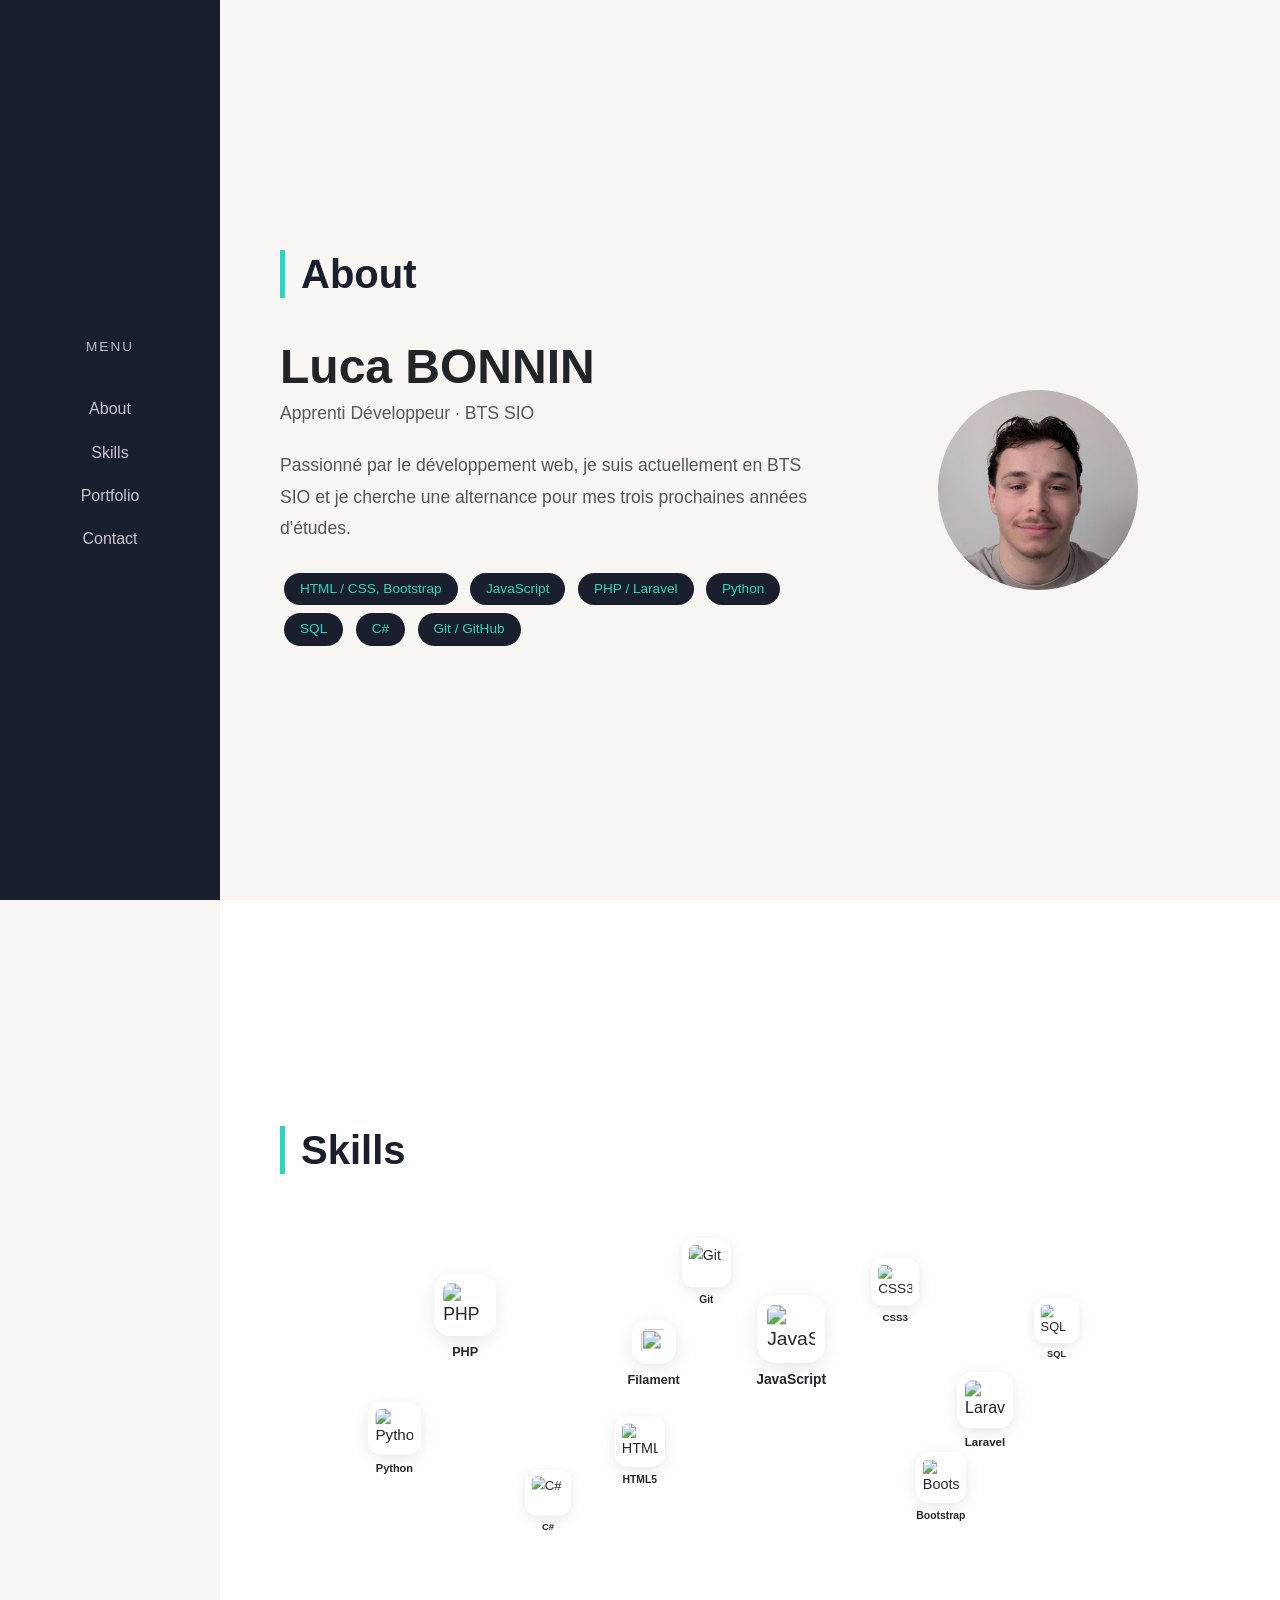
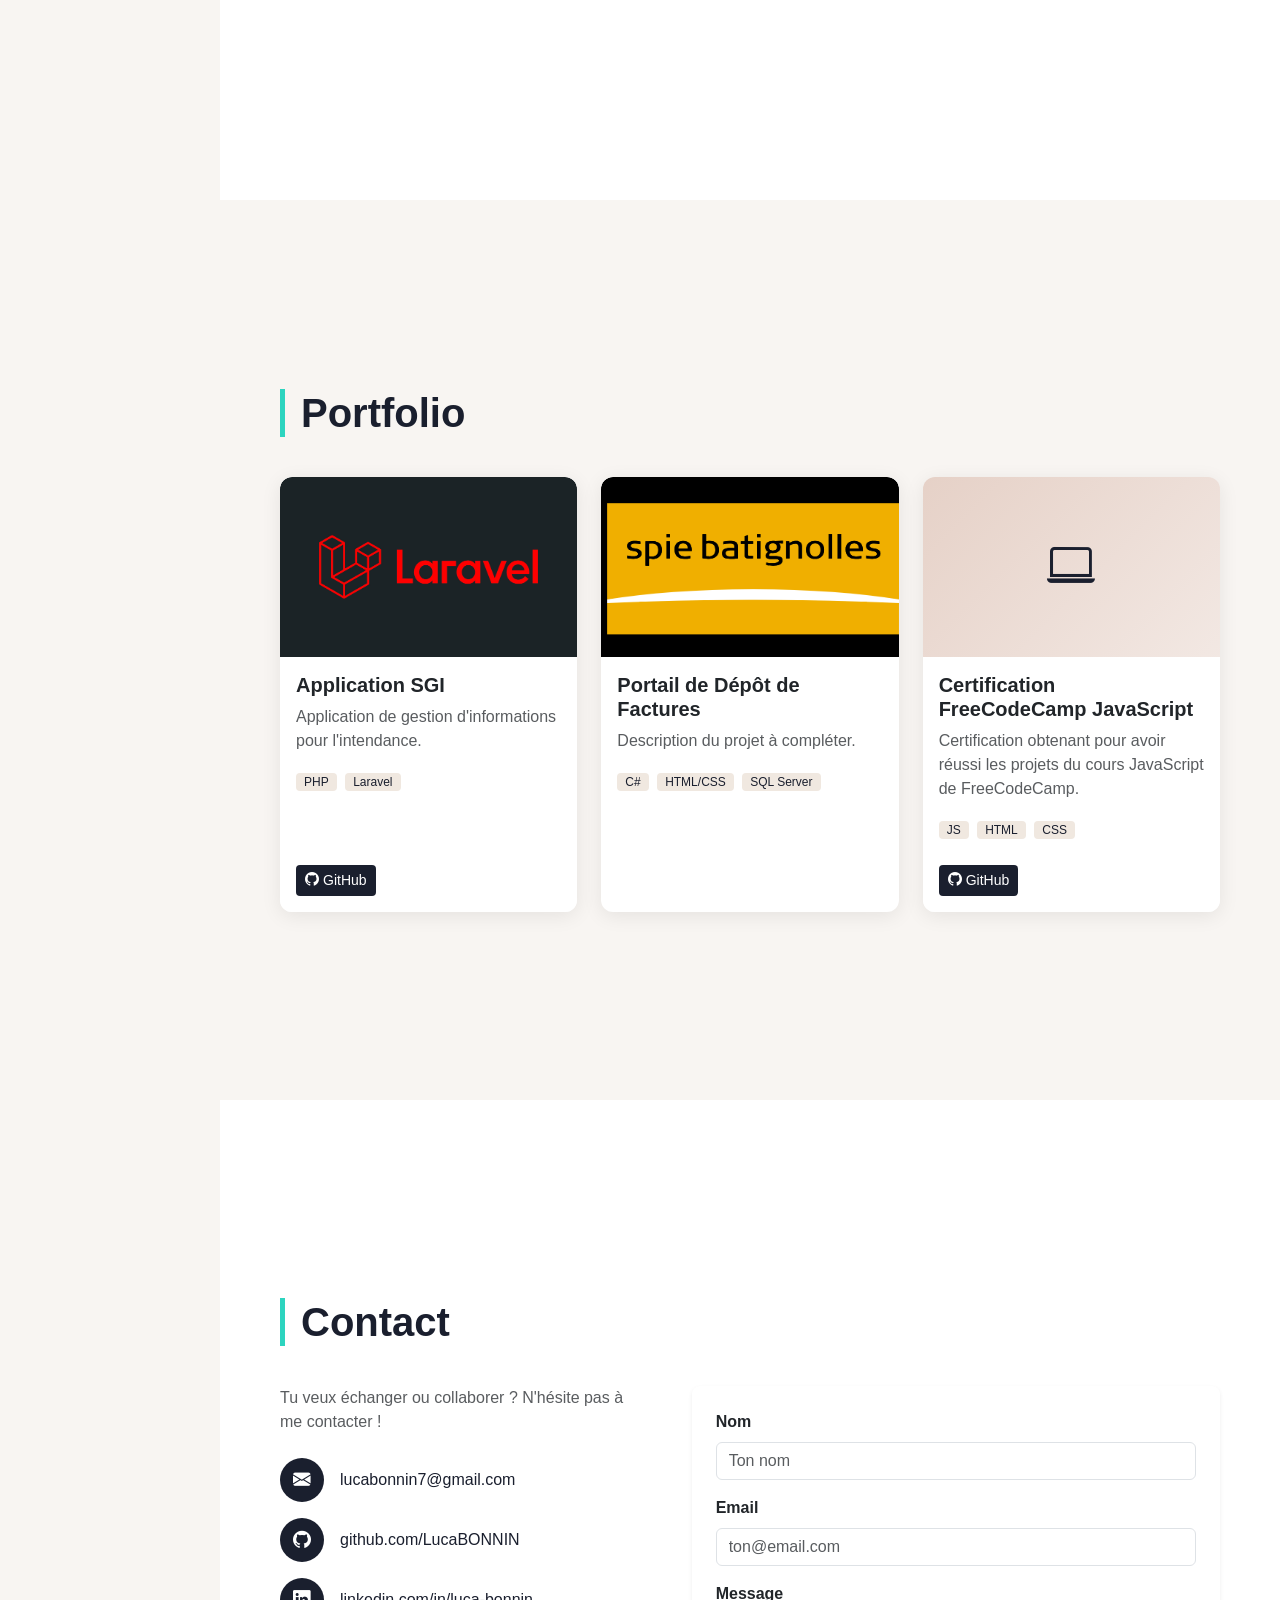
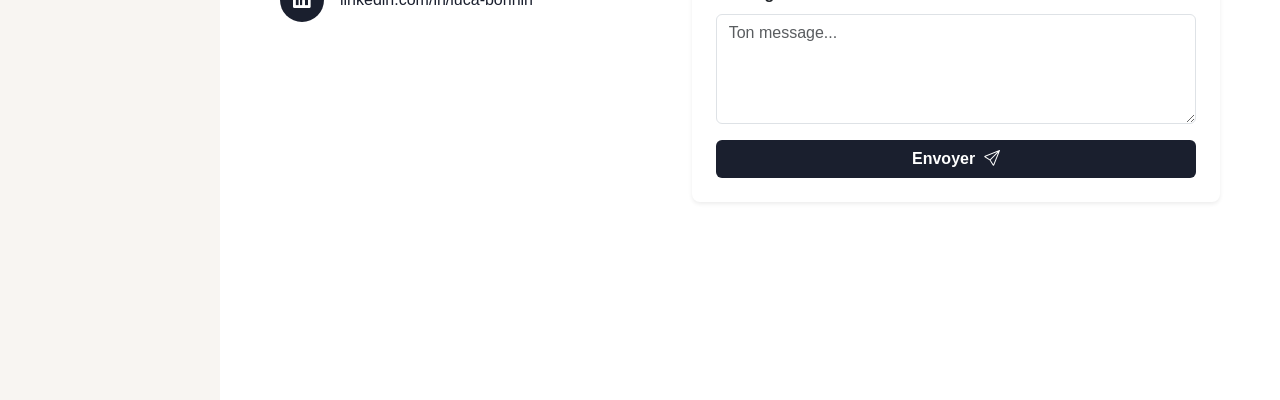
==== commit 28ed687b: "Add initial implementation of the invoice submission portal for Spie Batignolles - Created a new HTM" ====
--- a/index.html
+++ b/index.html
@@ -176,25 +176,26 @@
                                 <span class="tag">Laravel</span>
                             </div>
                         </div>
+                        <div class="card-footer bg-white border-0 pb-3">
+                            <a href="https://github.com/LucaBONNIN/application-sgi" class="btn btn-sm" style="background:var(--sidebar-bg);color:white;">
+                                <i class="bi bi-github me-1"></i>GitHub
+                            </a>
+                        </div>
                     </div>
                 </div>
 
                 <!-- Carte projet 2 – à compléter -->
                 <div class="col-sm-6 col-xl-4">
-                    <div class="card card-project h-100">
-                        <div class="placeholder-img"><i class="bi bi-code-slash"></i></div>
+                    <div class="card card-project h-100" onclick="window.location='portailFournisseur.html'" style="cursor:pointer;">
+                        <img src="Image/logoSB.png" alt="Portail de Dépôt de Factures" style="width:100%; height:180px; object-fit:cover; border-radius:12px 12px 0 0;">
                         <div class="card-body">
-                            <h5 class="card-title fw-bold">Projet 2</h5>
+                            <h5 class="card-title fw-bold">Portail de Dépôt de Factures</h5>
                             <p class="card-text text-muted">Description du projet à compléter.</p>
                             <div class="mt-2">
-                                <span class="tag">PHP</span>
-                                <span class="tag">SQL</span>
+                                <span class="tag">C#</span>
+                                <span class="tag">HTML/CSS</span>
+                                <span class="tag">SQL Server</span>
                             </div>
-                        </div>
-                        <div class="card-footer bg-white border-0 pb-3">
-                            <a href="#" class="btn btn-sm" style="background:var(--sidebar-bg);color:white;">
-                                <i class="bi bi-github me-1"></i>GitHub
-                            </a>
                         </div>
                     </div>
                 </div>
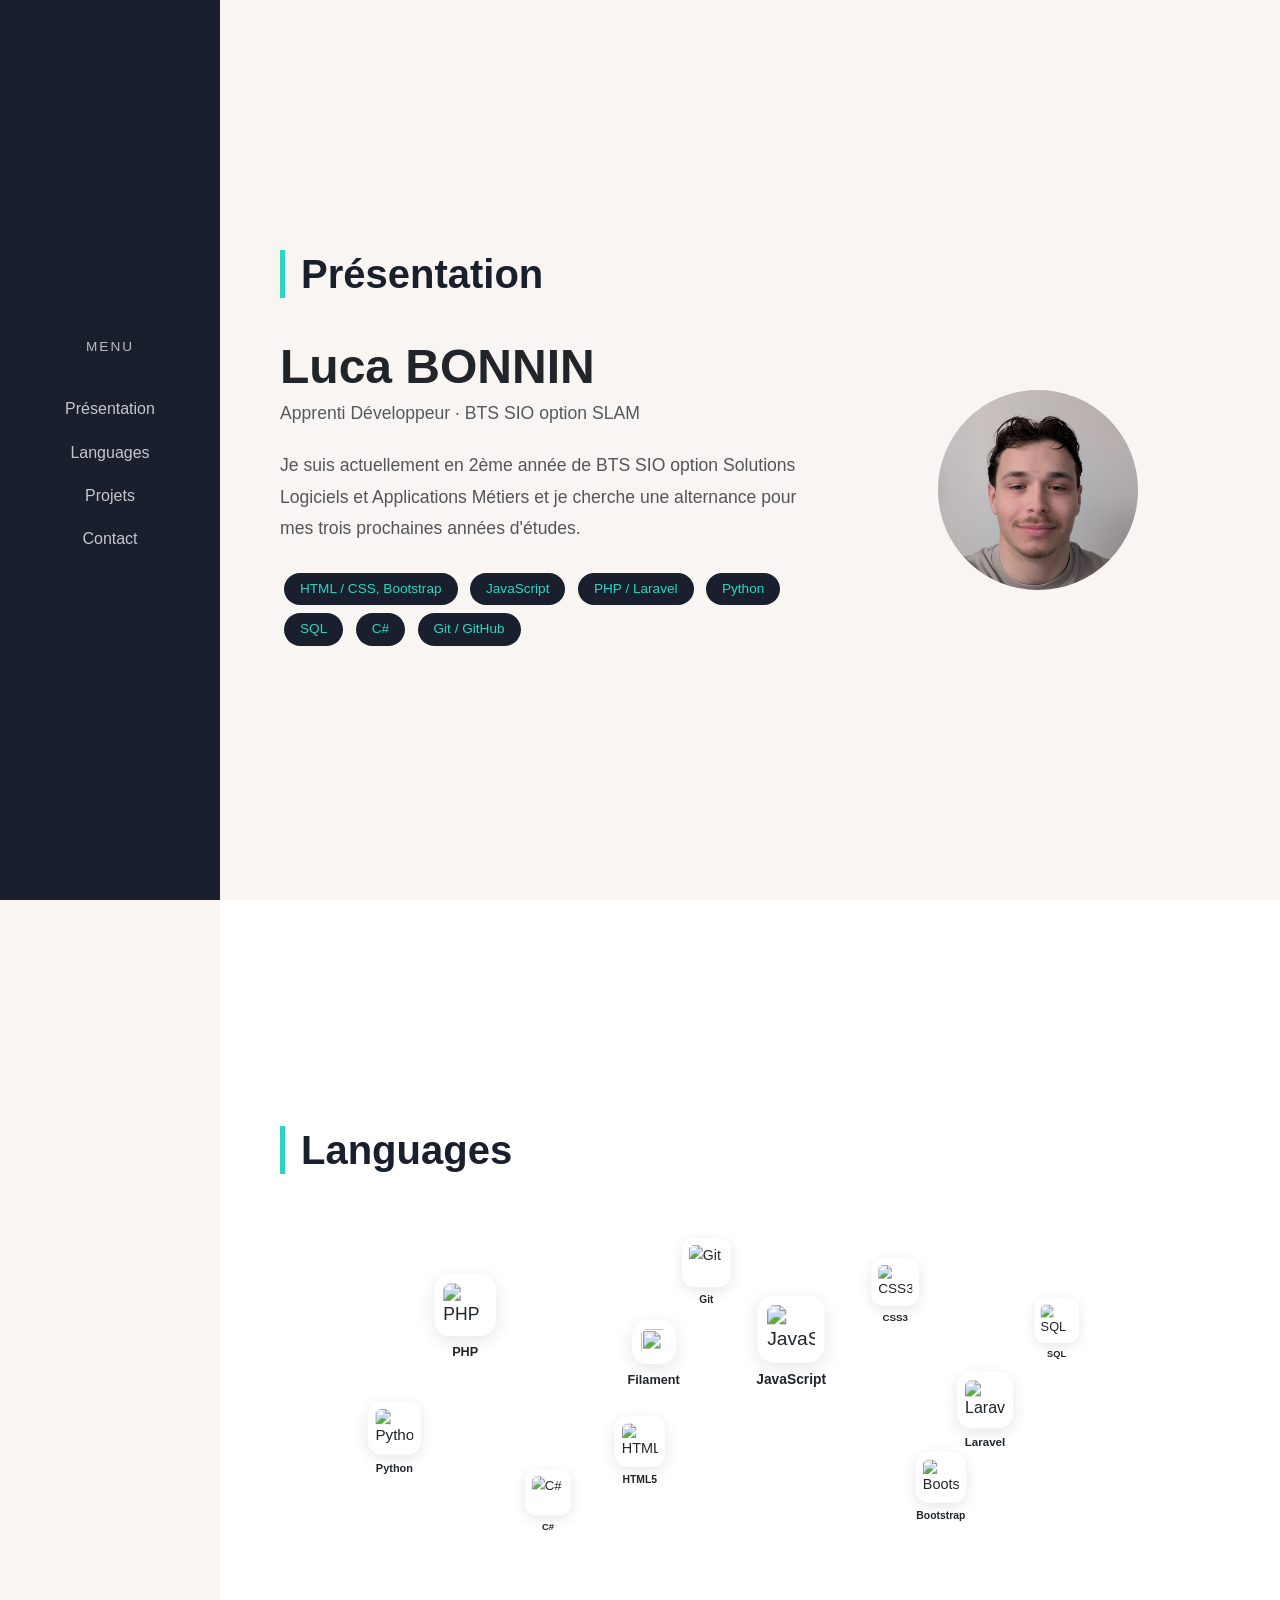
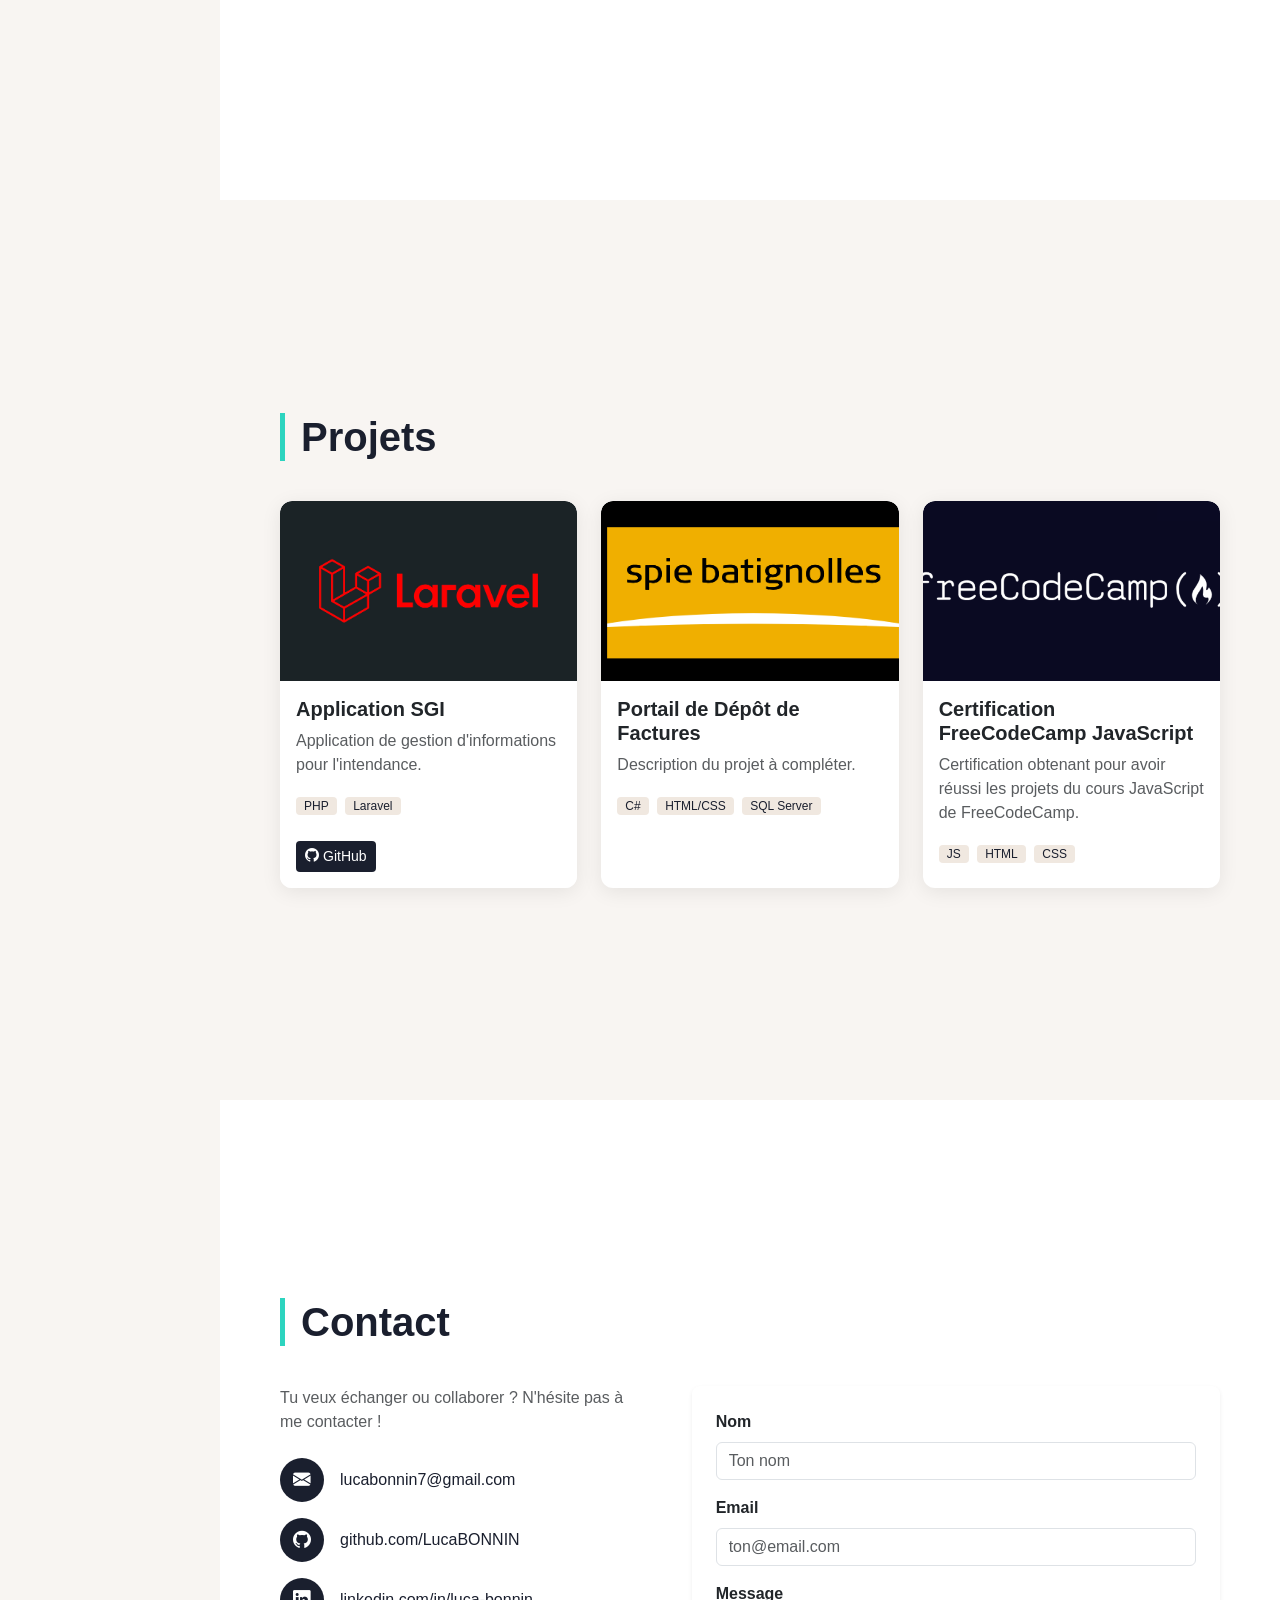
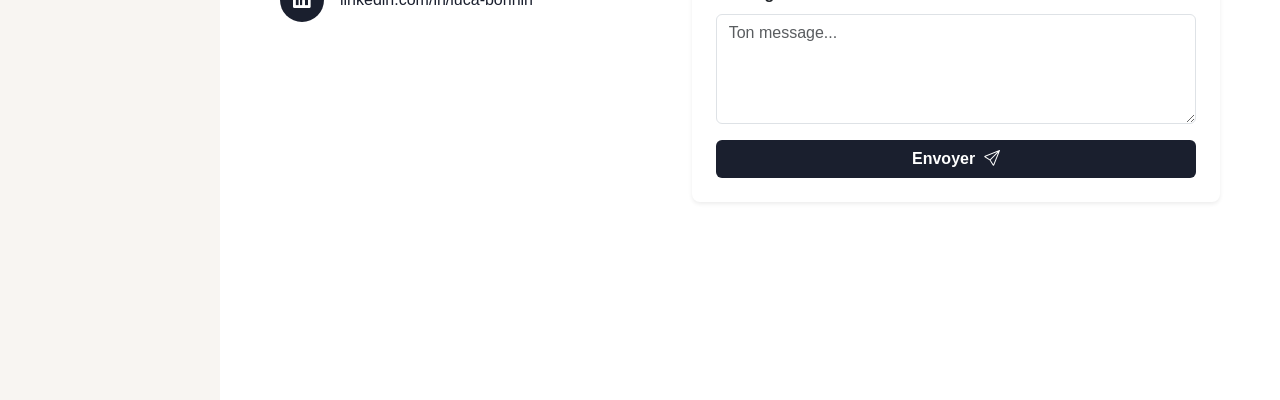
==== commit 4c3c66f7: "Add logo image and update links in portfolio and skills sections for better navigation" ====
--- a/index.html
+++ b/index.html
@@ -23,9 +23,9 @@
             </button>
             <div class="collapse navbar-collapse" id="mobileMenu">
                 <ul class="navbar-nav ms-auto">
-                    <li class="nav-item"><a href="#about"     class="nav-link text-white">About</a></li>
-                    <li class="nav-item"><a href="#skills"    class="nav-link text-white">Skills</a></li>
-                    <li class="nav-item"><a href="#portfolio" class="nav-link text-white">Portfolio</a></li>
+                    <li class="nav-item"><a href="#about"     class="nav-link text-white">Présentation</a></li>
+                    <li class="nav-item"><a href="#skills"    class="nav-link text-white">Languages</a></li>
+                    <li class="nav-item"><a href="#portfolio" class="nav-link text-white">Projets</a></li>
                     <li class="nav-item"><a href="#contact"   class="nav-link text-white">Contact</a></li>
                 </ul>
             </div>
@@ -36,9 +36,9 @@
     <div id="sidebar">
         <h4>Menu</h4>
         <ul class="nav flex-column w-100 px-3">
-            <li class="nav-item"><a href="#about"     class="nav-link">About</a></li>
-            <li class="nav-item"><a href="#skills"    class="nav-link">Skills</a></li>
-            <li class="nav-item"><a href="#portfolio" class="nav-link">Portfolio</a></li>
+            <li class="nav-item"><a href="#about"     class="nav-link">Présentation</a></li>
+            <li class="nav-item"><a href="#skills"    class="nav-link">Languages</a></li>
+            <li class="nav-item"><a href="#portfolio" class="nav-link">Projets</a></li>
             <li class="nav-item"><a href="#contact"   class="nav-link">Contact</a></li>
         </ul>
     </div>
@@ -48,13 +48,13 @@
 
         <!-- ── ABOUT ── -->
         <section id="about">
-            <h2 class="section-title">About</h2>
+            <h2 class="section-title">Présentation</h2>
             <div class="row align-items-center g-5">
                 <div class="col-md-7">
                     <h1 class="display-5 fw-bold mb-1">Luca BONNIN</h1>
-                    <p class="text-muted mb-4" style="font-size:1.1rem;">Apprenti Développeur · BTS SIO</p>
+                    <p class="text-muted mb-4" style="font-size:1.1rem;">Apprenti Développeur · BTS SIO option SLAM</p>
                     <p class="lead">
-                        Passionné par le développement web, je suis actuellement en BTS SIO et je cherche une alternance pour mes trois prochaines années d'études.
+                       Je suis actuellement en 2ème année de BTS SIO option Solutions Logiciels et Applications Métiers et je cherche une alternance pour mes trois prochaines années d'études.
                     </p>
                     <div class="mt-4">
                         <span class="badge-pill">HTML / CSS, Bootstrap</span>
@@ -77,7 +77,7 @@
 
          <!-- ── SKILLS ── -->
         <section id="skills">
-            <h2 class="section-title">Skills</h2>
+            <h2 class="section-title">Languages</h2>
 
             <div class="tech-cloud-wrapper">
                 <!-- Logos flottants -->
@@ -161,7 +161,7 @@
 
         <!-- ── PORTFOLIO ── -->
         <section id="portfolio">
-            <h2 class="section-title">Portfolio</h2>
+            <h2 class="section-title">Projets</h2>
             <div class="row g-4">
 
                 <!-- Carte projet 1 -->
@@ -202,8 +202,8 @@
 
                 <!-- Carte projet 3 – à compléter -->
                 <div class="col-sm-6 col-xl-4">
-                    <div class="card card-project h-100">
-                        <div class="placeholder-img"><i class="bi bi-laptop"></i></div>
+                    <div class="card card-project h-100" onclick="window.location='https://github.com/LucaBONNIN/freecodecamp-js-projects'" style="cursor:pointer;">
+                        <img src="Image/logoFCC.png" alt="CertificationFreeCodeCamp" style="width:100%; height:180px; object-fit:cover; border-radius:12px 12px 0 0;">
                         <div class="card-body">
                             <h5 class="card-title fw-bold">Certification FreeCodeCamp JavaScript</h5>
                             <p class="card-text text-muted">Certification obtenant pour avoir réussi les projets du cours JavaScript de FreeCodeCamp.</p>
@@ -212,11 +212,6 @@
                                 <span class="tag">HTML</span>
                                 <span class="tag">CSS</span>
                             </div>
-                        </div>
-                        <div class="card-footer bg-white border-0 pb-3">
-                            <a href="#" class="btn btn-sm" style="background:var(--sidebar-bg);color:white;">
-                                <i class="bi bi-github me-1"></i>GitHub
-                            </a>
                         </div>
                     </div>
                 </div>
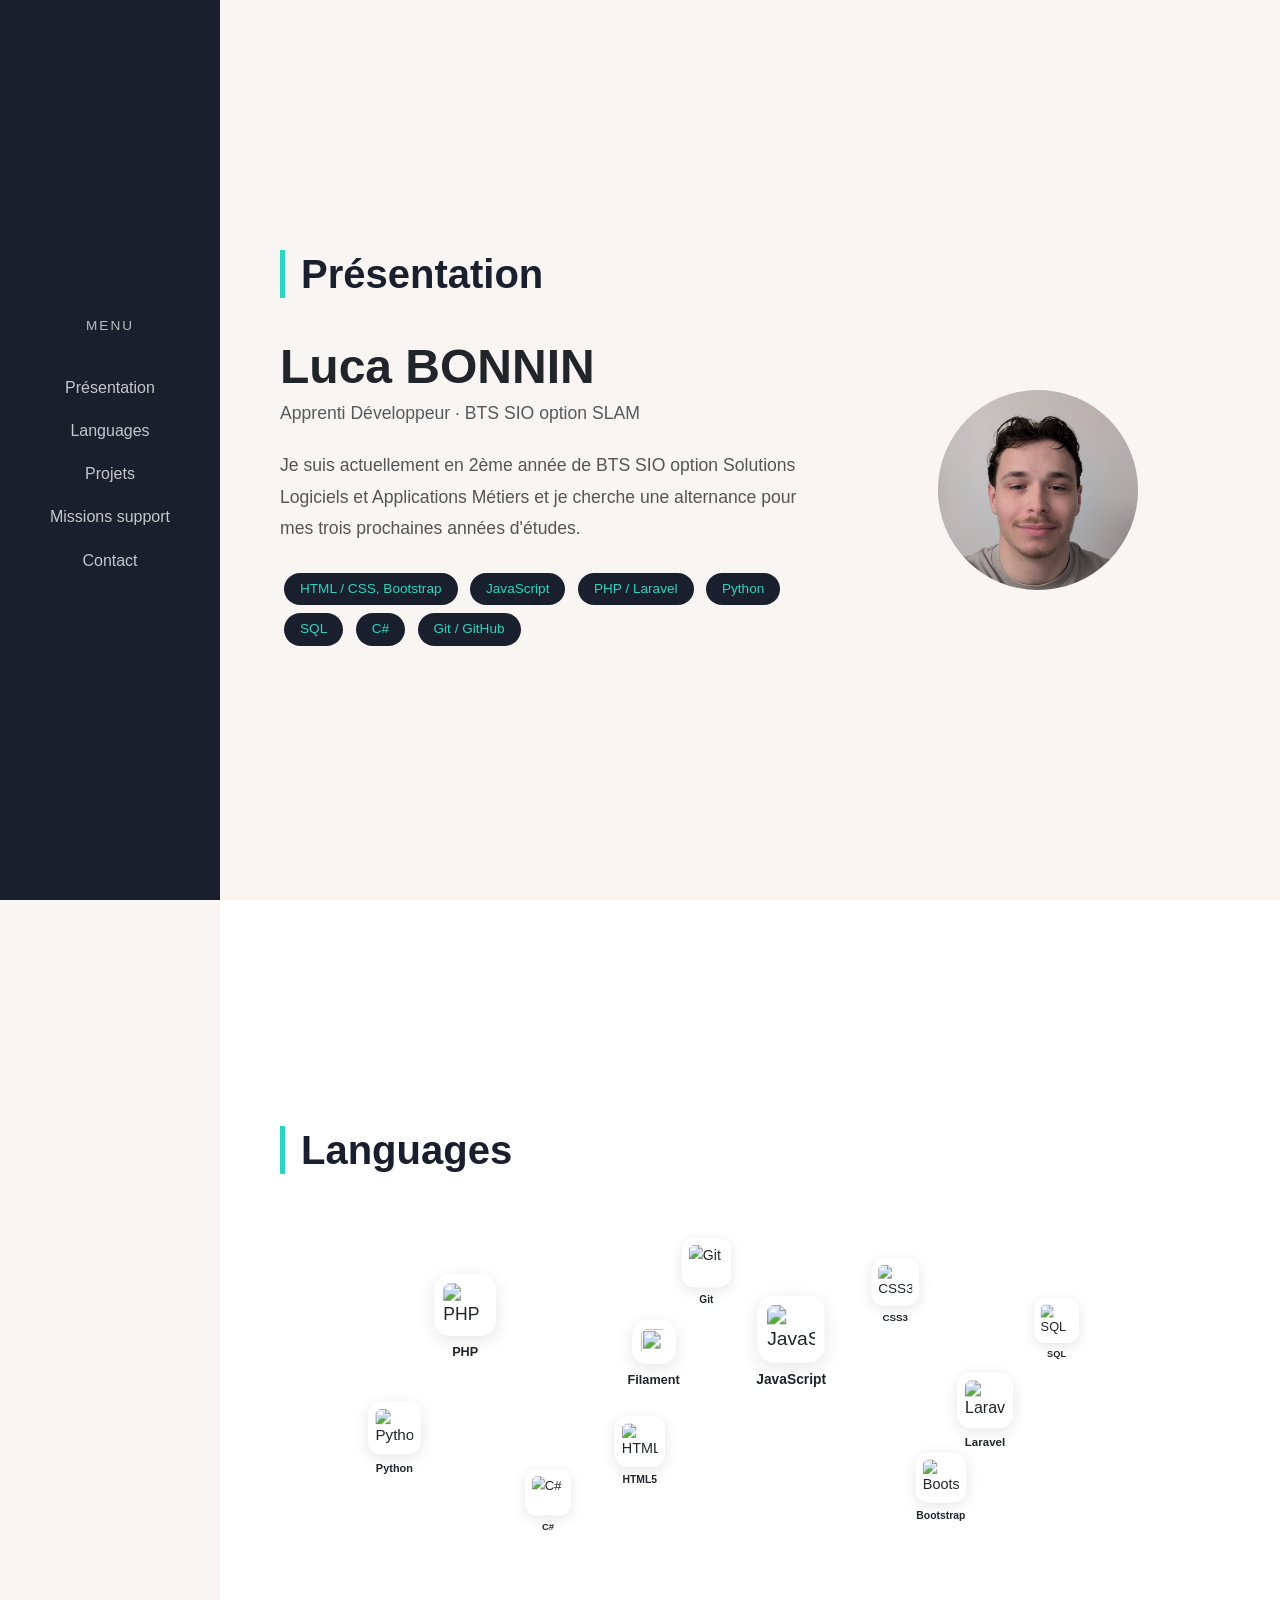
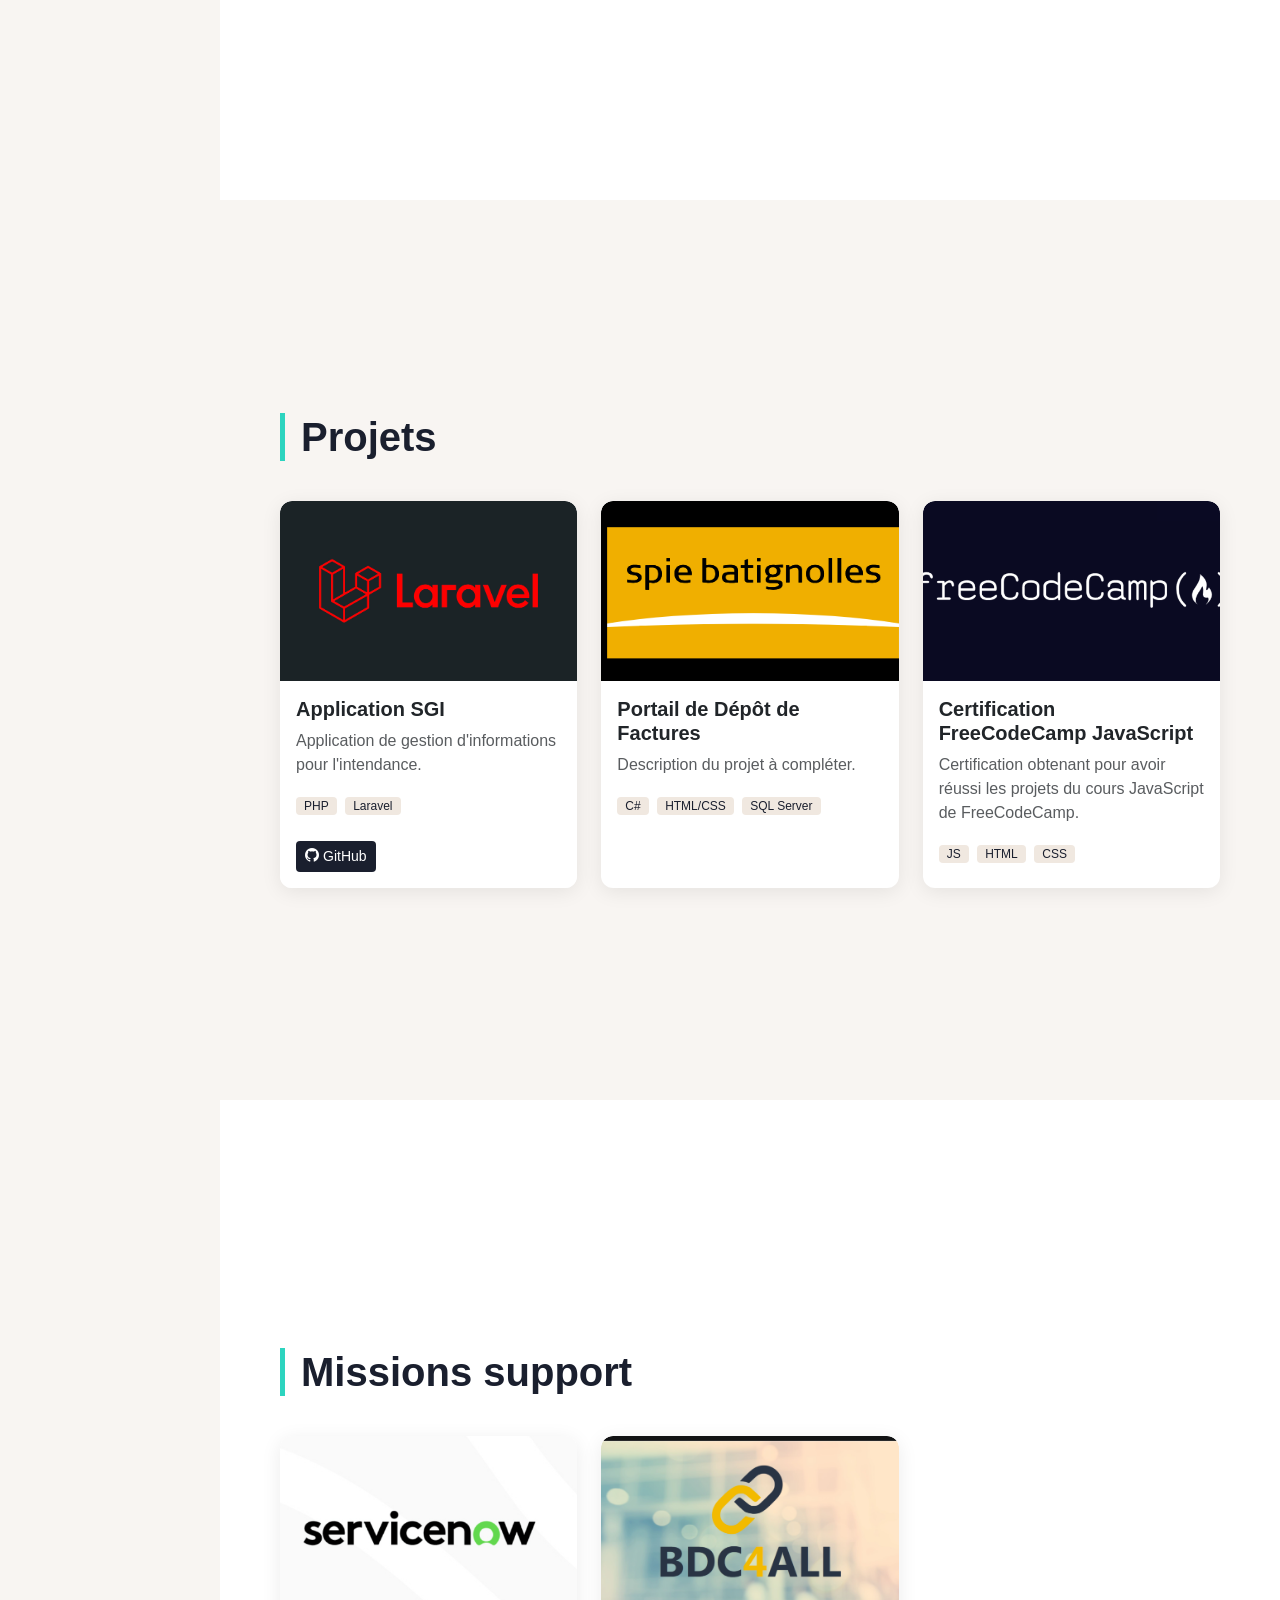
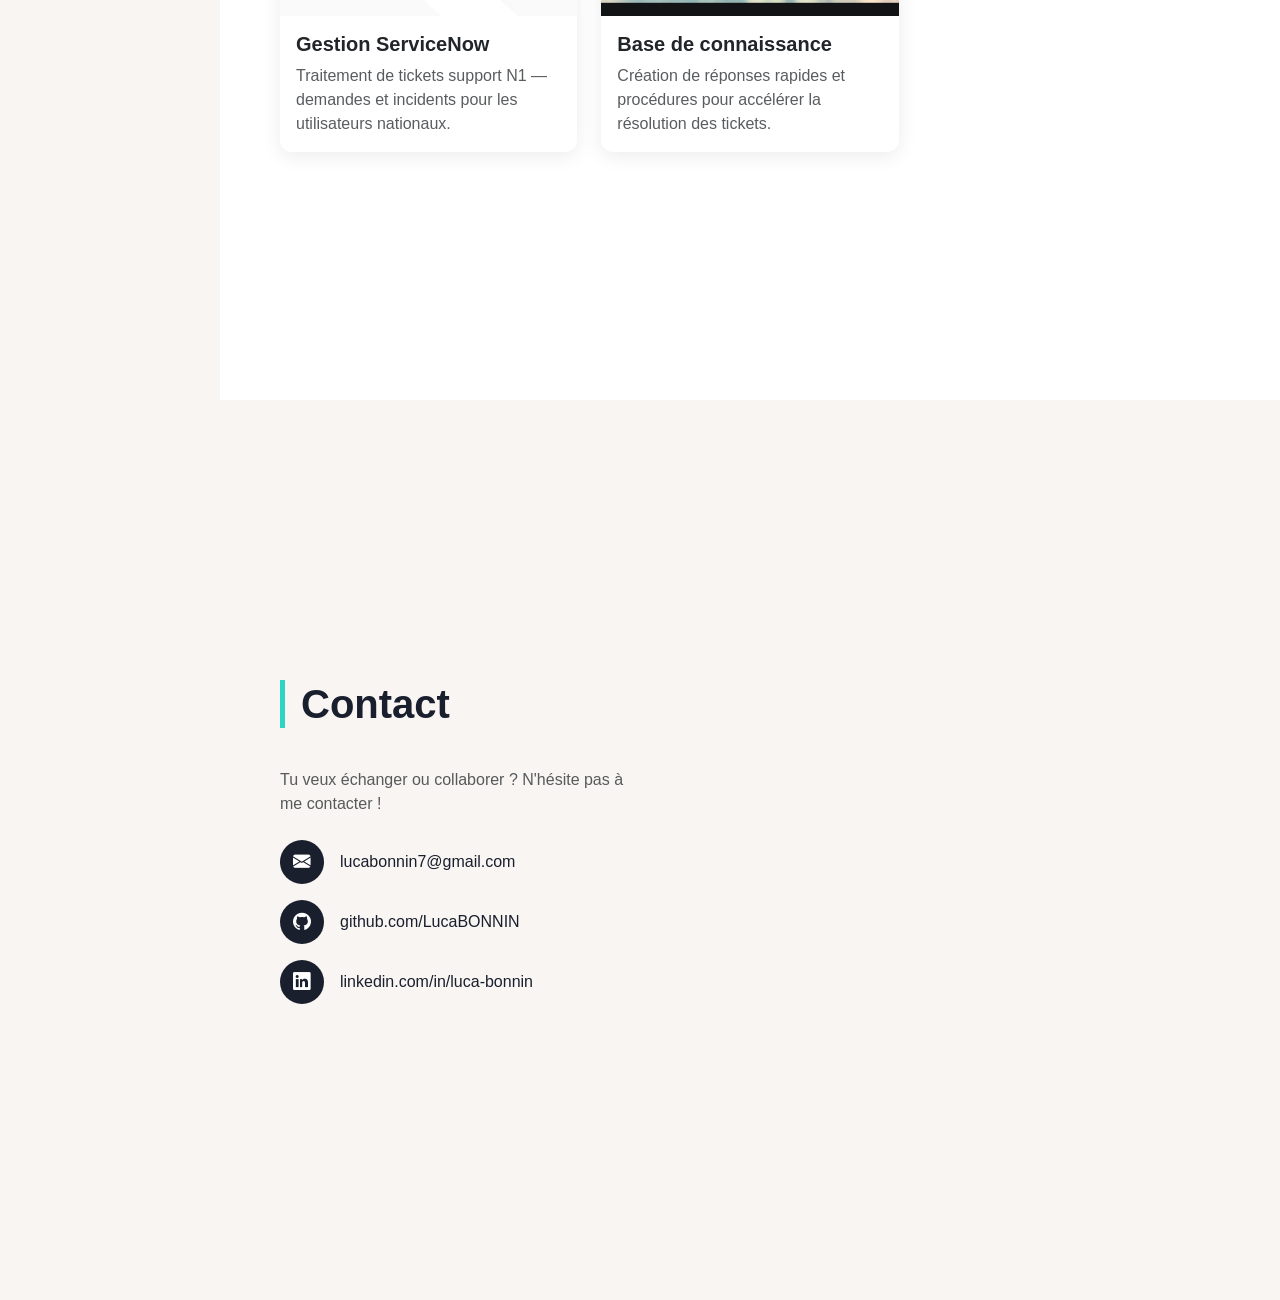
==== commit 9c0b76e4: "Add base de connaissance and serviceNow HTML files with structured content and lightbox functionalit" ====
--- a/index.html
+++ b/index.html
@@ -26,6 +26,7 @@
                     <li class="nav-item"><a href="#about"     class="nav-link text-white">Présentation</a></li>
                     <li class="nav-item"><a href="#skills"    class="nav-link text-white">Languages</a></li>
                     <li class="nav-item"><a href="#portfolio" class="nav-link text-white">Projets</a></li>
+                    <li class="nav-item"><a href="#missions"  class="nav-link text-white">Missions support</a></li>
                     <li class="nav-item"><a href="#contact"   class="nav-link text-white">Contact</a></li>
                 </ul>
             </div>
@@ -39,6 +40,7 @@
             <li class="nav-item"><a href="#about"     class="nav-link">Présentation</a></li>
             <li class="nav-item"><a href="#skills"    class="nav-link">Languages</a></li>
             <li class="nav-item"><a href="#portfolio" class="nav-link">Projets</a></li>
+            <li class="nav-item"><a href="#missions"  class="nav-link">Missions support</a></li>
             <li class="nav-item"><a href="#contact"   class="nav-link">Contact</a></li>
         </ul>
     </div>
@@ -212,6 +214,36 @@
                                 <span class="tag">HTML</span>
                                 <span class="tag">CSS</span>
                             </div>
+                        </div>
+                    </div>
+                </div>
+
+            </div>
+        </section>
+
+        <!-- ── MISSIONS SUPPORT ── -->
+        <section id="missions">
+            <h2 class="section-title">Missions support</h2>
+            <div class="row g-4">
+
+                <!-- Card 1 - ServiceNow -->
+                <div class="col-sm-6 col-xl-4">
+                    <div class="card card-project h-100" onclick="window.location='serviceNow.html'" style="cursor:pointer;">
+                        <img src="Image/logoSN.png" alt="Gestion ServiceNow" style="width:100%; height:180px; object-fit:cover; border-radius:12px 12px 0 0;">
+                        <div class="card-body">
+                            <h5 class="card-title fw-bold">Gestion ServiceNow</h5>
+                            <p class="card-text text-muted">Traitement de tickets support N1 — demandes et incidents pour les utilisateurs nationaux.</p>
+                        </div>
+                    </div>
+                </div>
+
+                <!-- Card 2 - Base de connaissance -->
+                <div class="col-sm-6 col-xl-4">
+                    <div class="card card-project h-100" onclick="window.location='baseConnaissance.html'" style="cursor:pointer;">
+                        <img src="Image/bdcSb.png" alt="Base de connaissance" style="width:100%; height:180px; object-fit:cover; border-radius:12px 12px 0 0;">
+                        <div class="card-body">
+                            <h5 class="card-title fw-bold">Base de connaissance</h5>
+                            <p class="card-text text-muted">Création de réponses rapides et procédures pour accélérer la résolution des tickets.</p>
                         </div>
                     </div>
                 </div>
@@ -240,7 +272,7 @@
                         </li>
                     </ul>
                 </div>
-                <div class="col-md-7">
+                <!-- <div class="col-md-7">
                     <div class="p-4 rounded-3 bg-white shadow-sm">
                         <div class="mb-3">
                             <label class="form-label fw-semibold">Nom</label>
@@ -259,7 +291,7 @@
                             Envoyer <i class="bi bi-send ms-1"></i>
                         </button>
                     </div>
-                </div>
+                </div> -->
             </div>
         </section>
 
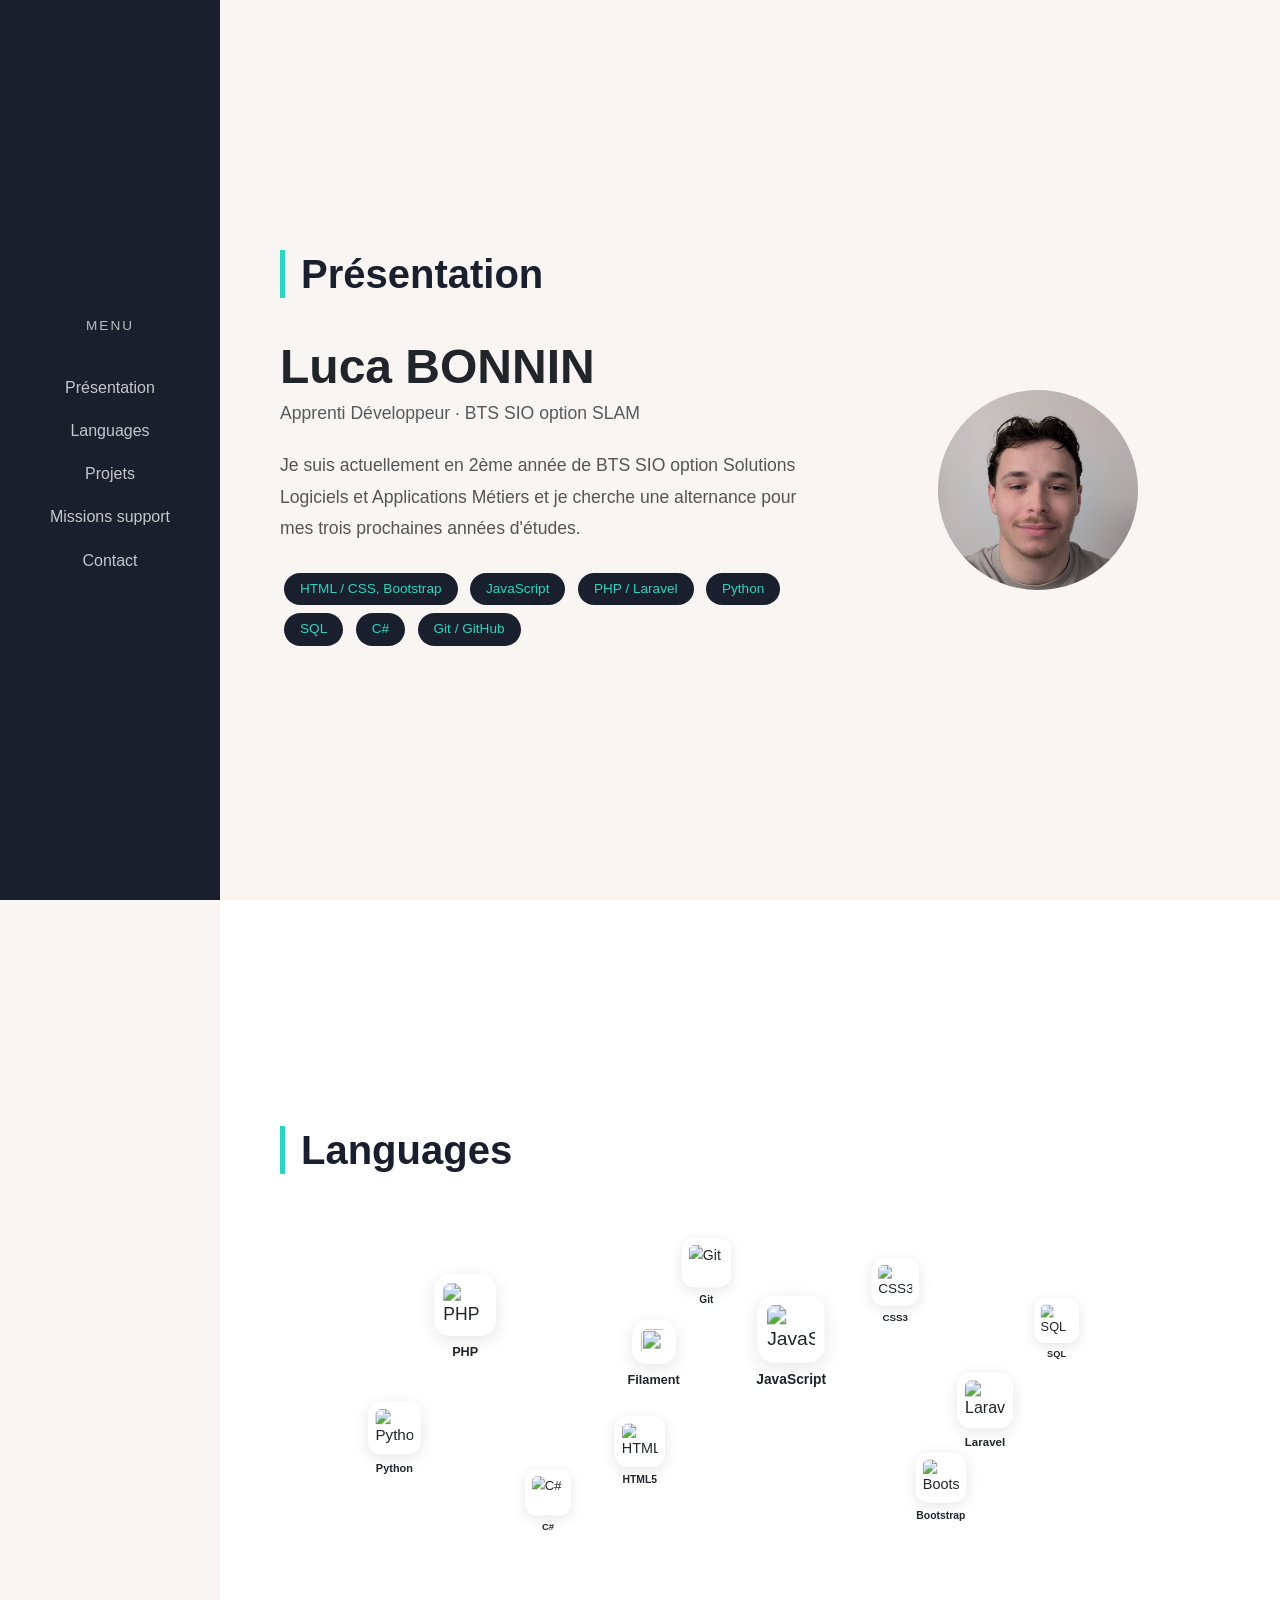
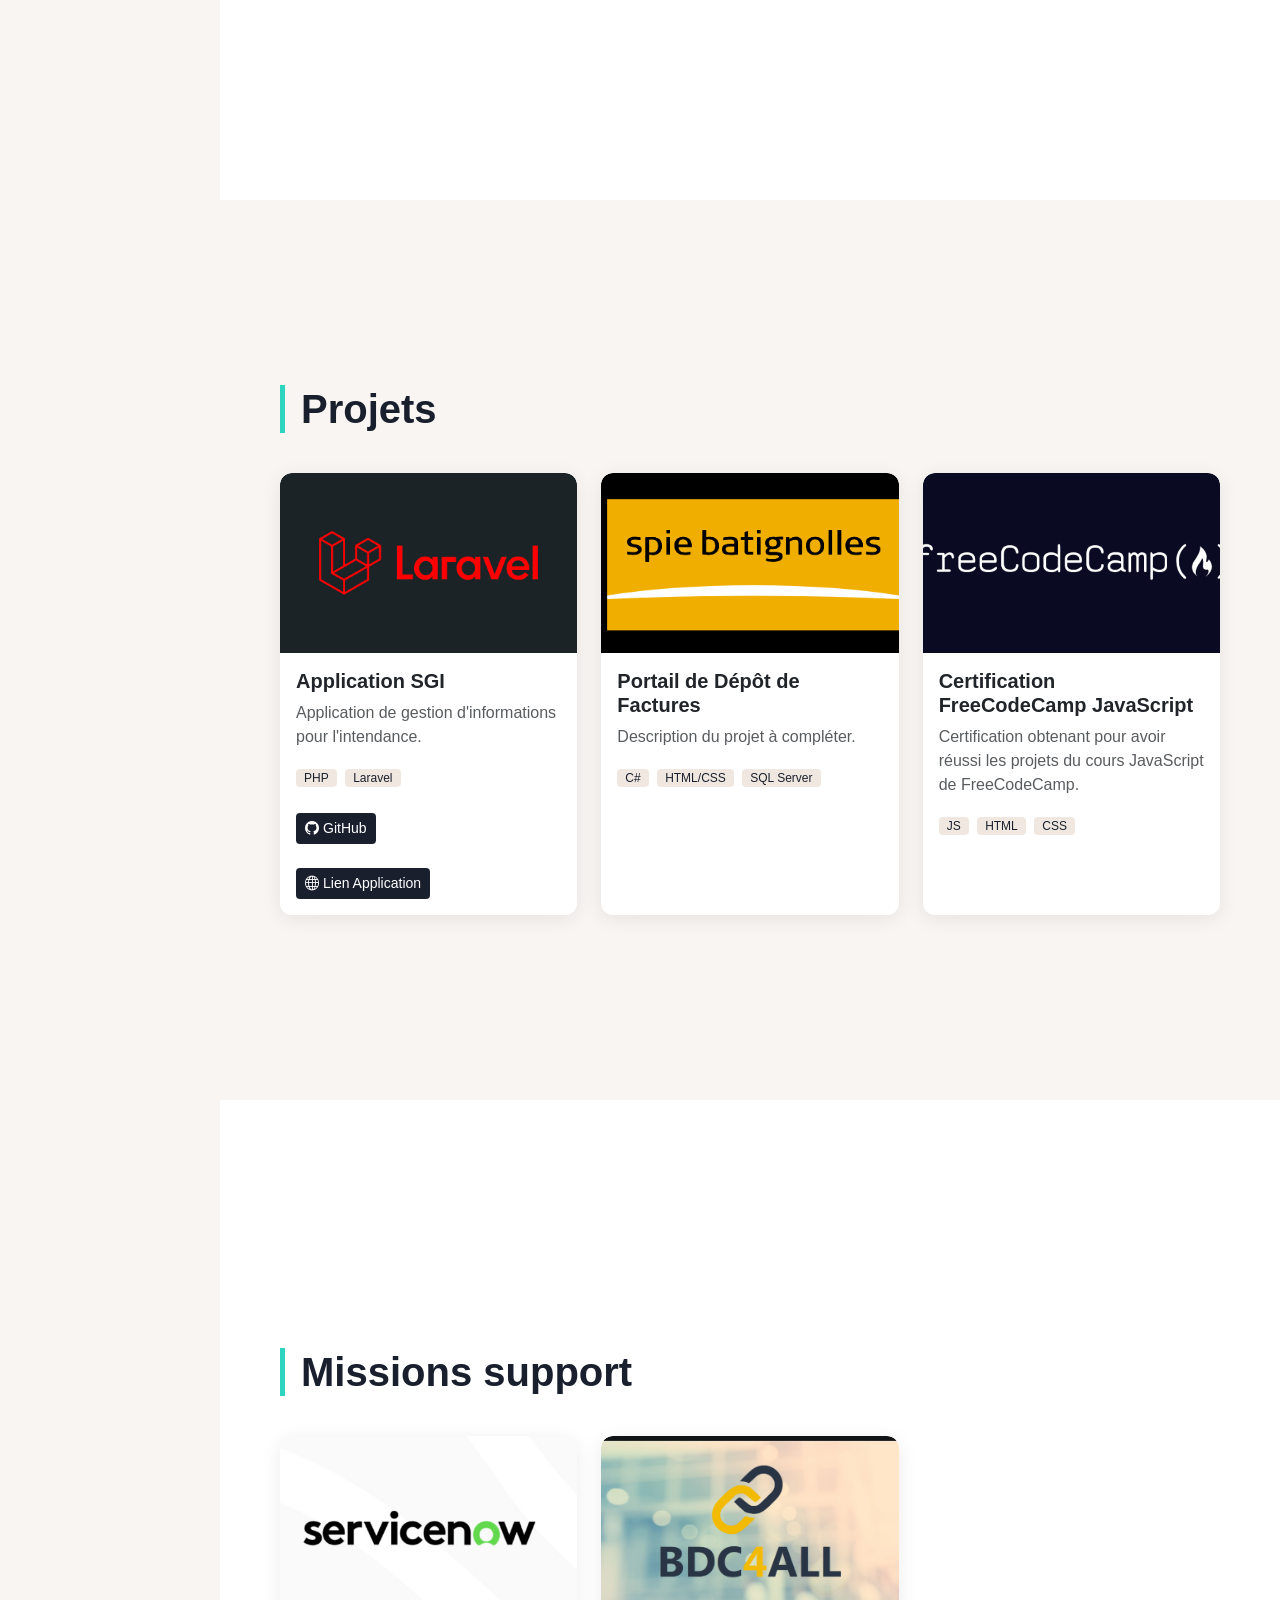
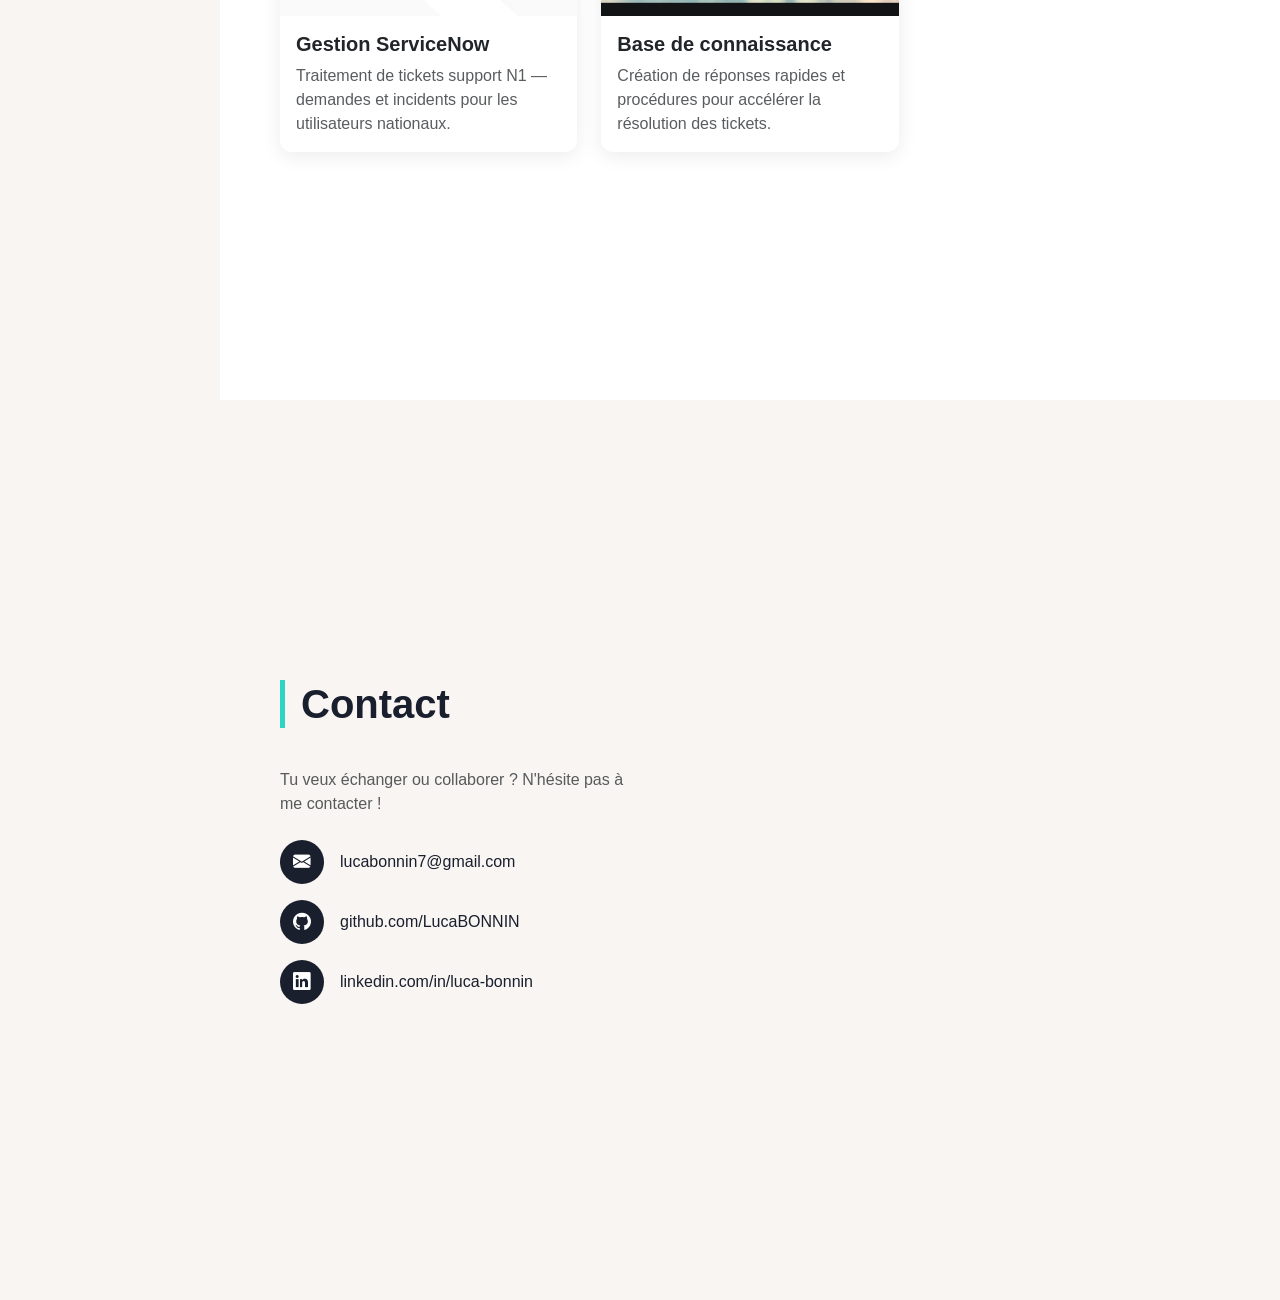
==== commit 7cc5262b: "Add application link button in card footer for easy access Co-authored-by: Copilot <copilot@github.c" ====
--- a/index.html
+++ b/index.html
@@ -181,6 +181,11 @@
                         <div class="card-footer bg-white border-0 pb-3">
                             <a href="https://github.com/LucaBONNIN/application-sgi" class="btn btn-sm" style="background:var(--sidebar-bg);color:white;">
                                 <i class="bi bi-github me-1"></i>GitHub
+                            </a>
+                        </div>
+                        <div class="card-footer bg-white border-0 pb-3">
+                            <a href="https://app-sgi.127011.xyz/" class="btn btn-sm" style="background:var(--sidebar-bg);color:white;">
+                                <i class="bi bi-globe me-1"></i>Lien Application
                             </a>
                         </div>
                     </div>
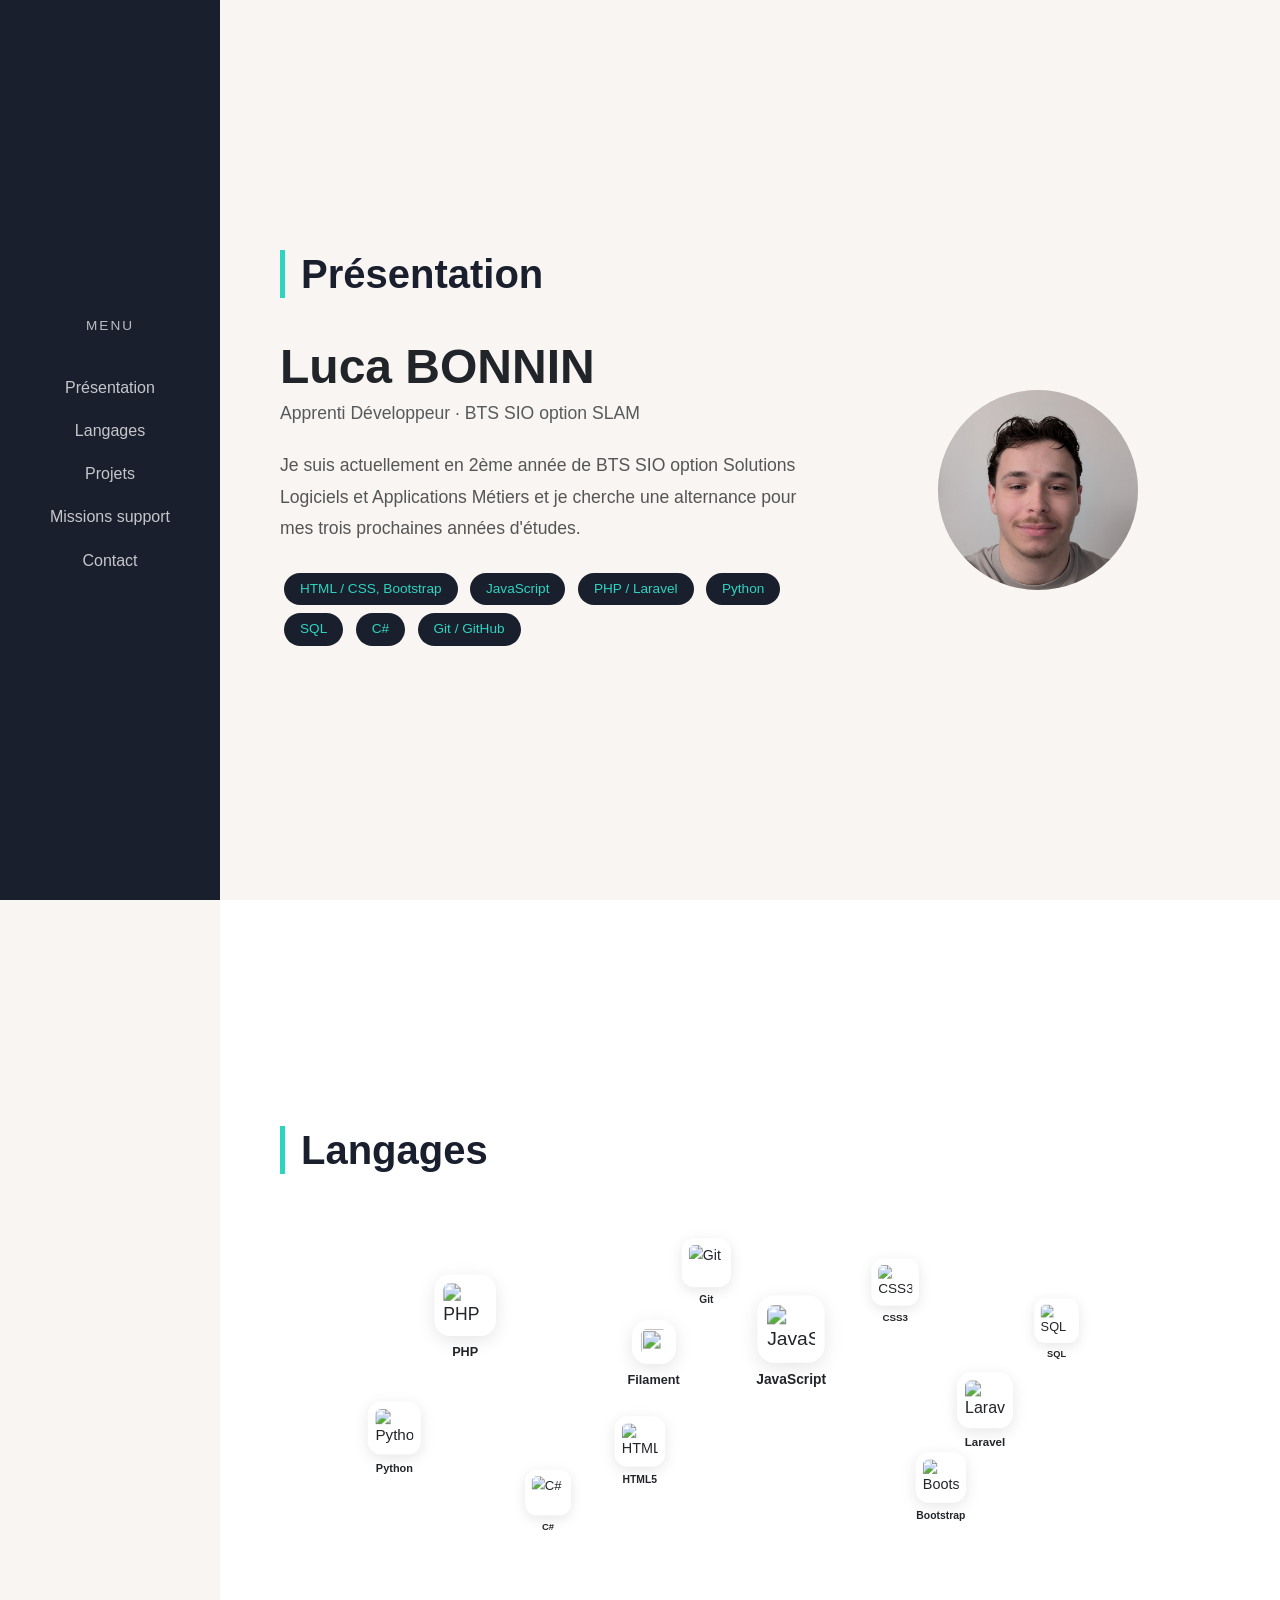
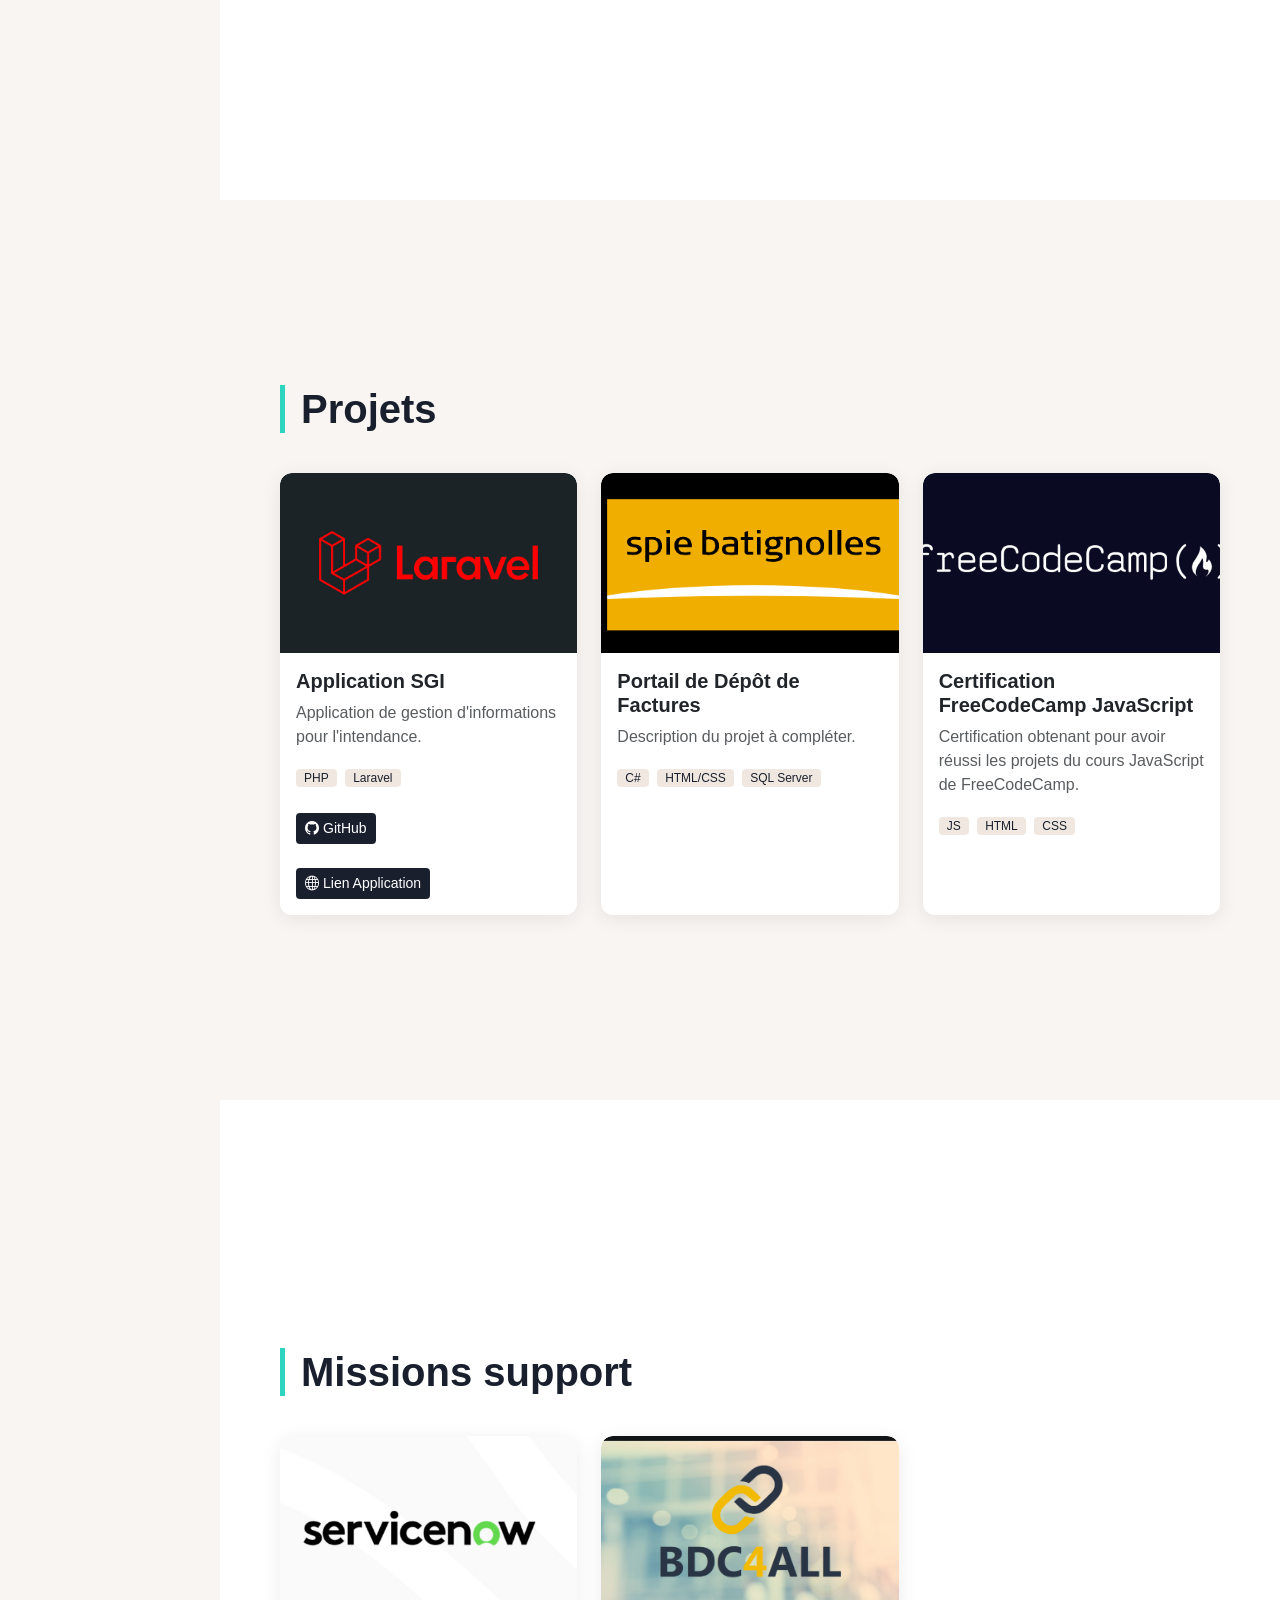
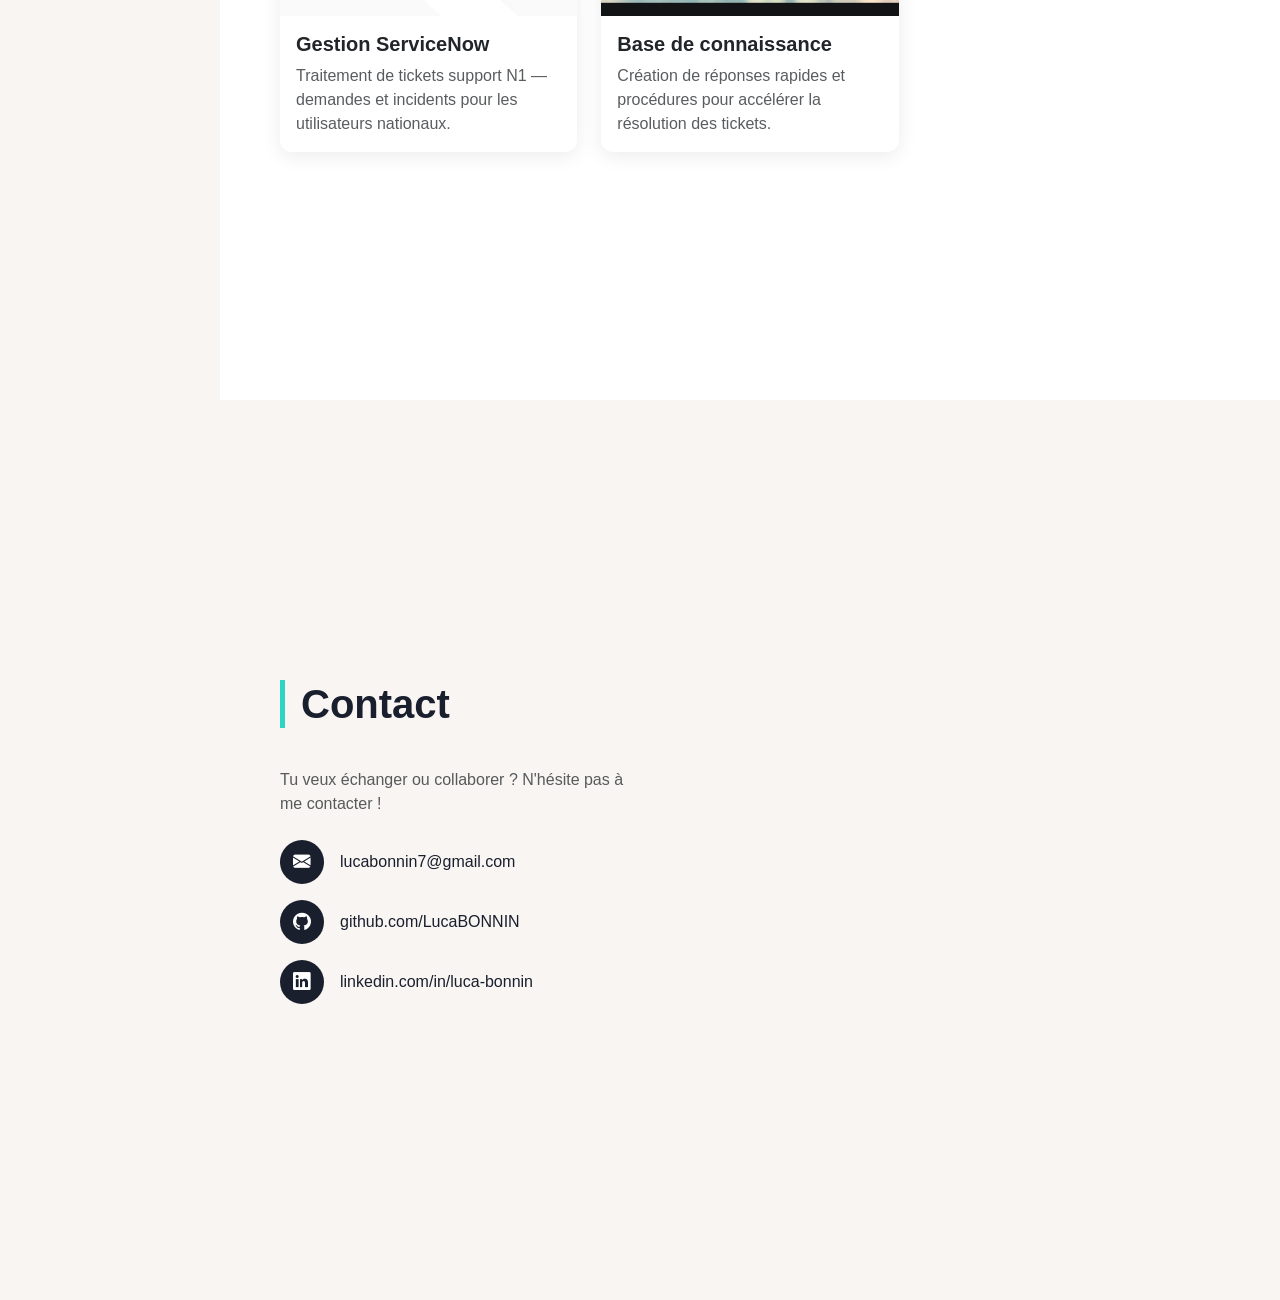
==== commit 37084f20: "Update navigation and section titles from "Languages" to "Langages" for consistency in French" ====
--- a/index.html
+++ b/index.html
@@ -24,7 +24,7 @@
             <div class="collapse navbar-collapse" id="mobileMenu">
                 <ul class="navbar-nav ms-auto">
                     <li class="nav-item"><a href="#about"     class="nav-link text-white">Présentation</a></li>
-                    <li class="nav-item"><a href="#skills"    class="nav-link text-white">Languages</a></li>
+                    <li class="nav-item"><a href="#skills"    class="nav-link text-white">Langages</a></li>
                     <li class="nav-item"><a href="#portfolio" class="nav-link text-white">Projets</a></li>
                     <li class="nav-item"><a href="#missions"  class="nav-link text-white">Missions support</a></li>
                     <li class="nav-item"><a href="#contact"   class="nav-link text-white">Contact</a></li>
@@ -38,7 +38,7 @@
         <h4>Menu</h4>
         <ul class="nav flex-column w-100 px-3">
             <li class="nav-item"><a href="#about"     class="nav-link">Présentation</a></li>
-            <li class="nav-item"><a href="#skills"    class="nav-link">Languages</a></li>
+            <li class="nav-item"><a href="#skills"    class="nav-link">Langages</a></li>
             <li class="nav-item"><a href="#portfolio" class="nav-link">Projets</a></li>
             <li class="nav-item"><a href="#missions"  class="nav-link">Missions support</a></li>
             <li class="nav-item"><a href="#contact"   class="nav-link">Contact</a></li>
@@ -79,7 +79,7 @@
 
          <!-- ── SKILLS ── -->
         <section id="skills">
-            <h2 class="section-title">Languages</h2>
+            <h2 class="section-title">Langages</h2>
 
             <div class="tech-cloud-wrapper">
                 <!-- Logos flottants -->
